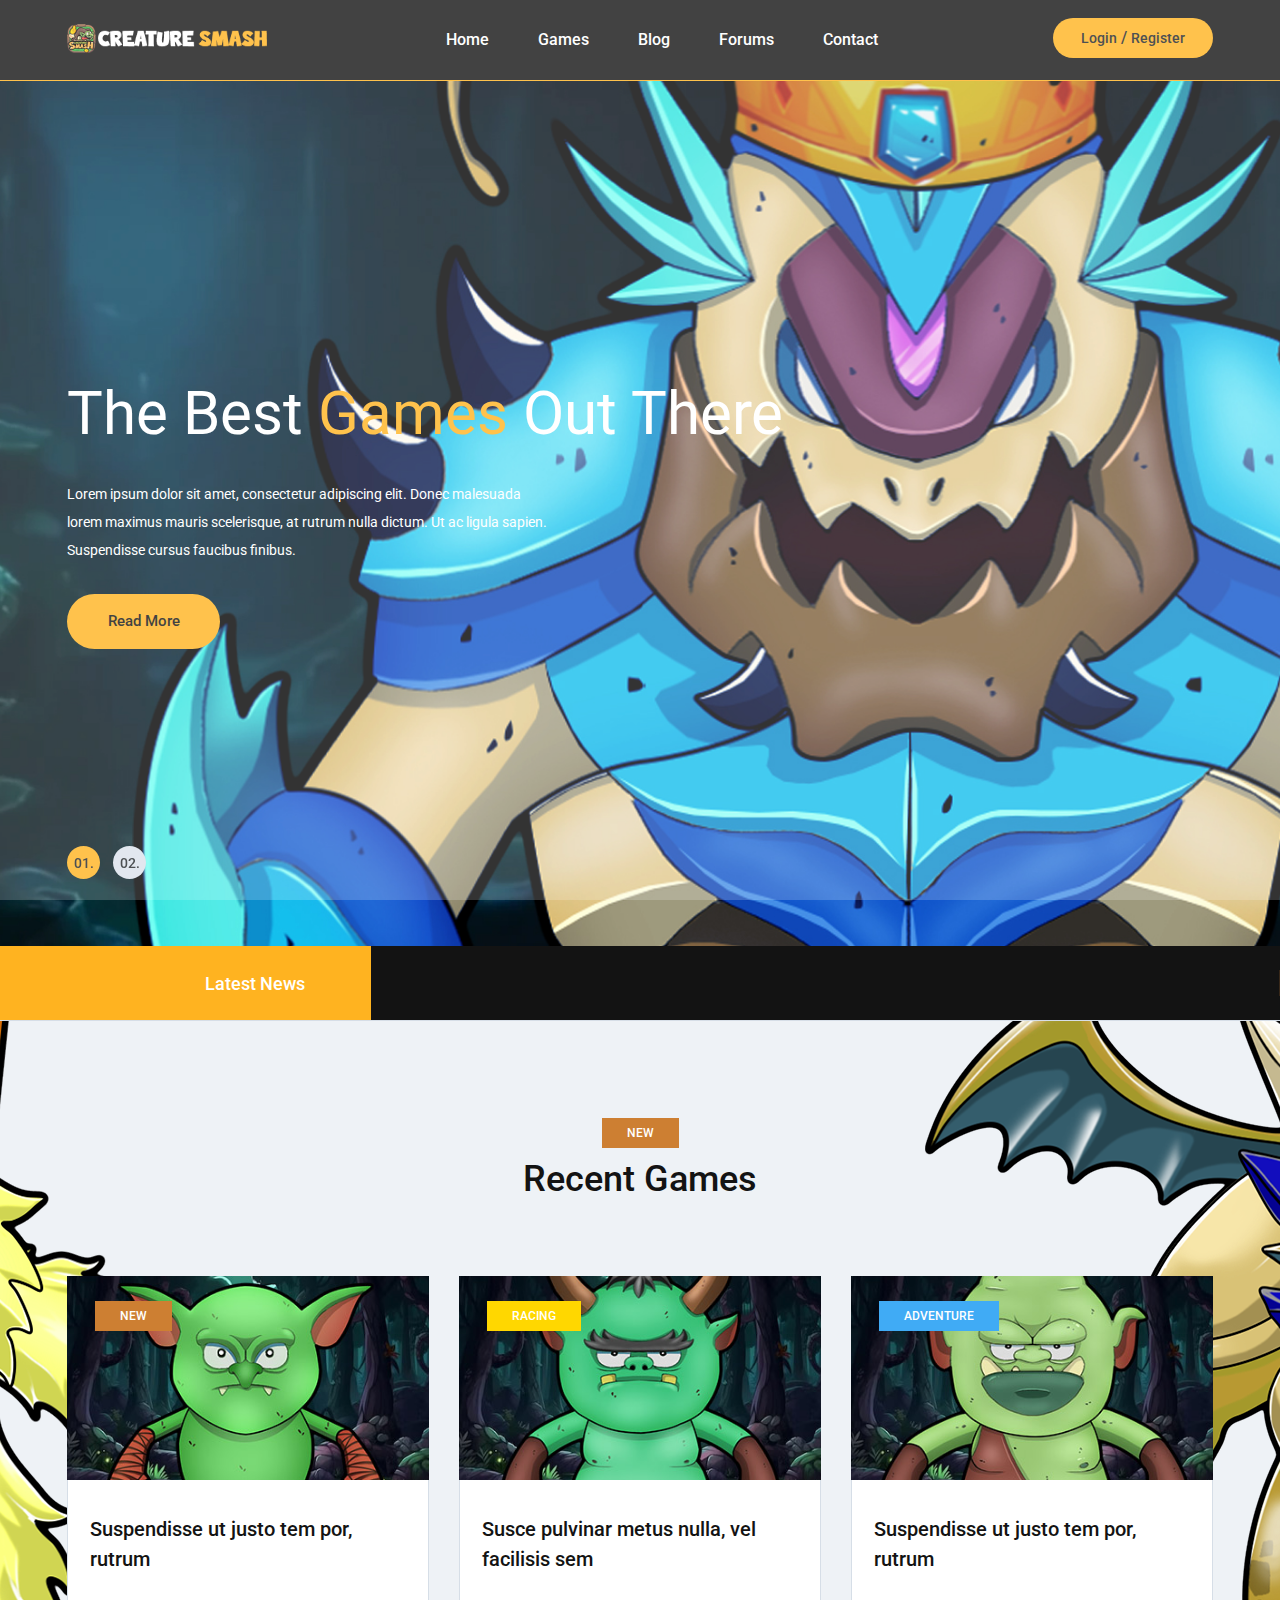
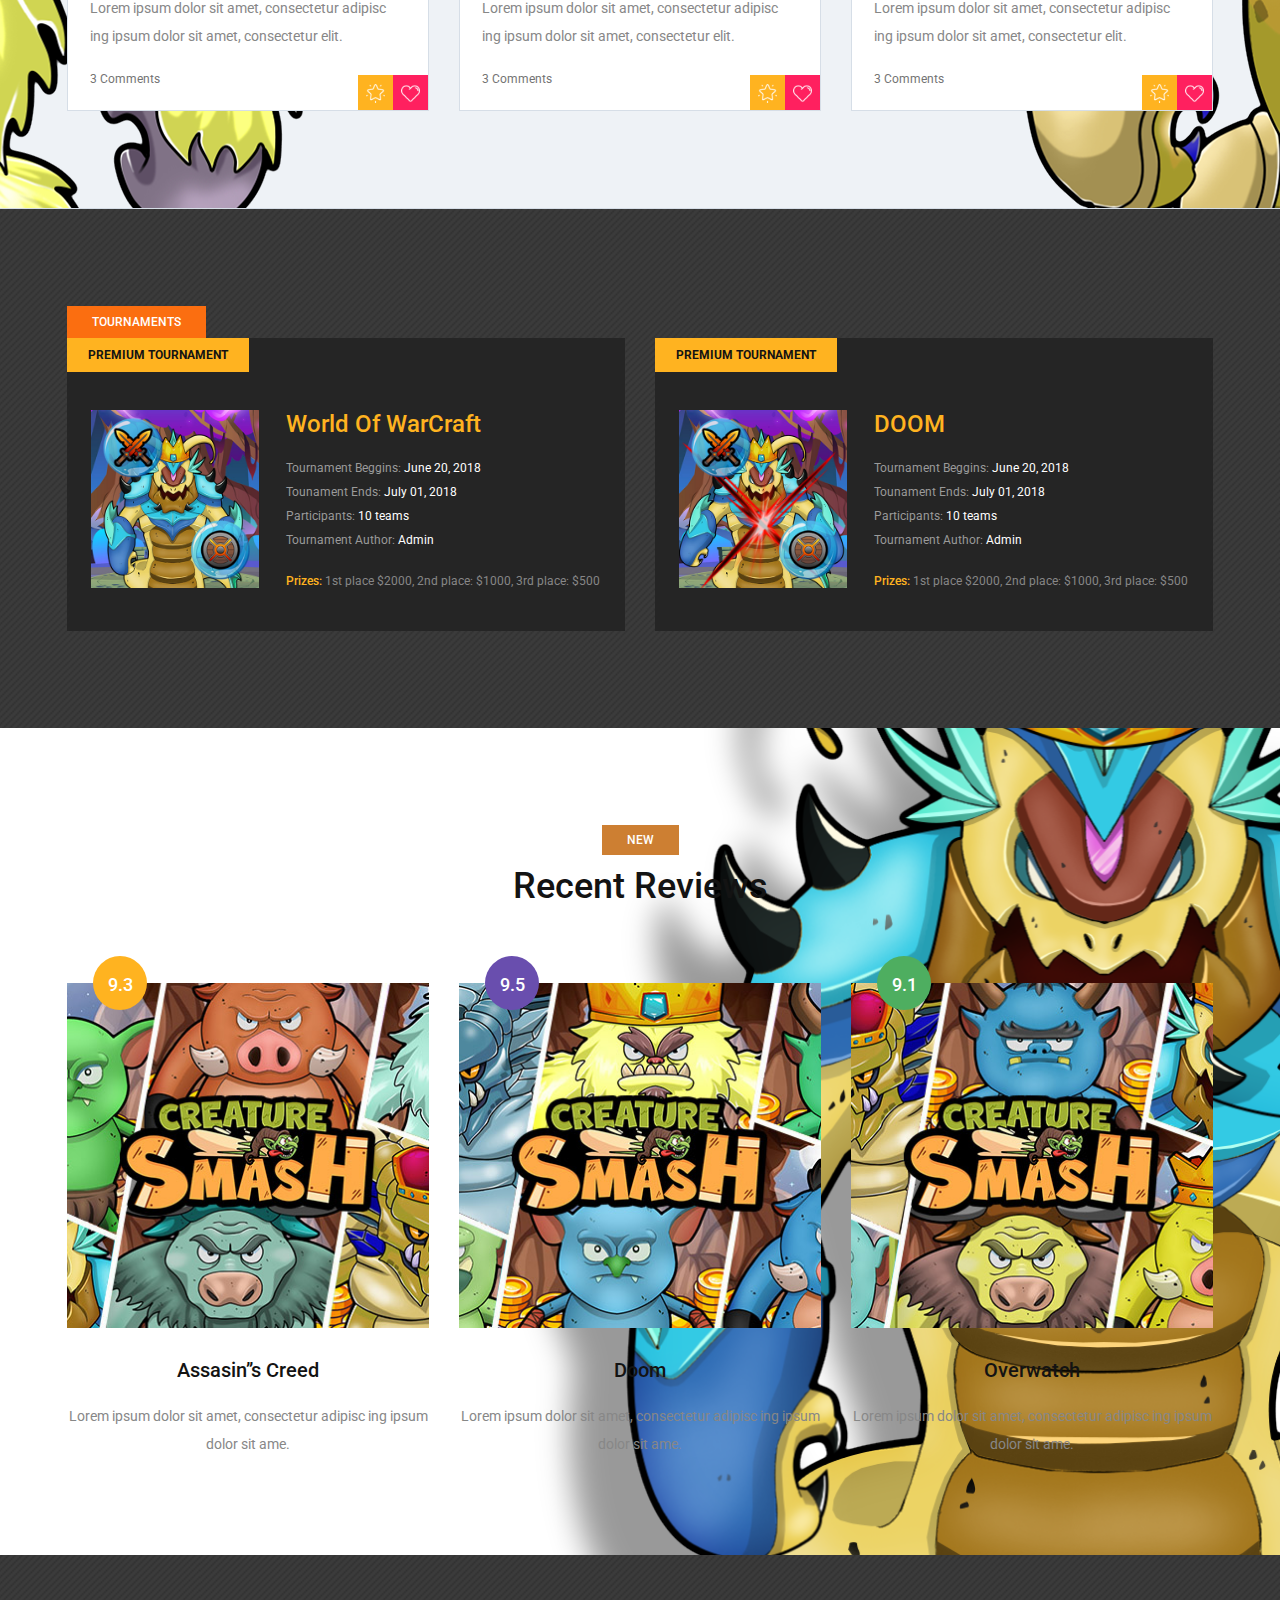
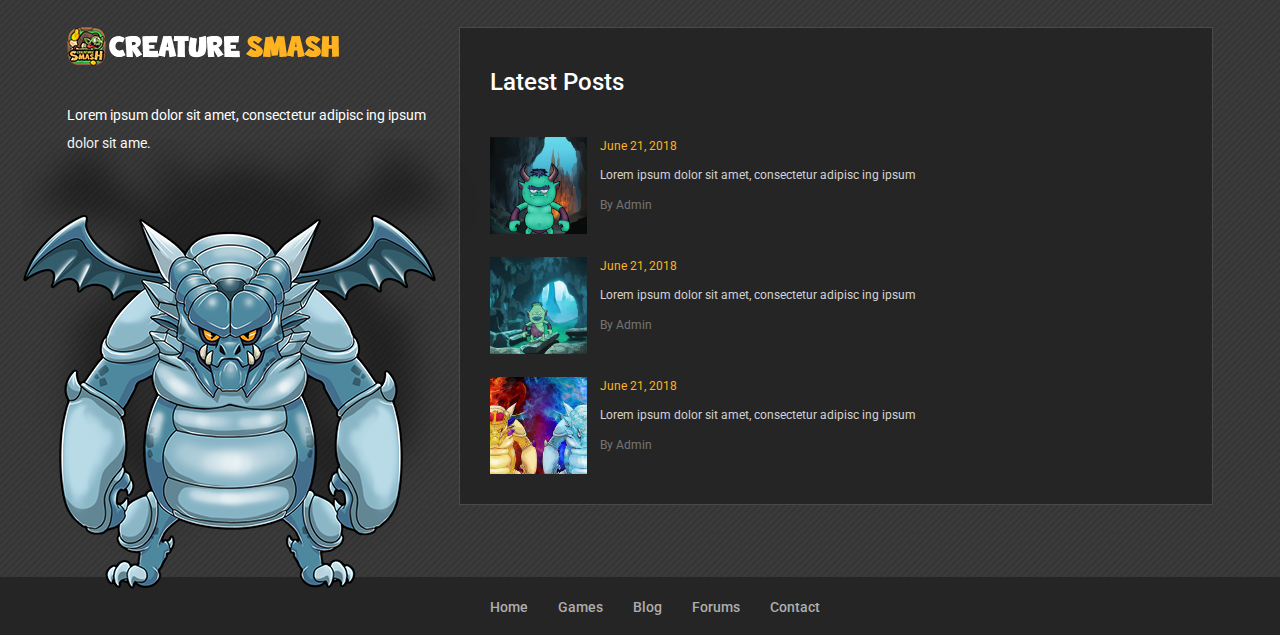
==== index.html @ 1e39259d "poshyyyy" ====
<!DOCTYPE html>
<html lang="zxx">
<head>
	<title>Creature Smash</title>
	<meta charset="UTF-8">
	<meta name="description" content="Creature Smash">
	<meta name="keywords" content="warrior, game, creative, html">
	<meta name="viewport" content="width=device-width, initial-scale=1.0">
	<!-- Favicon -->   
	<link href="img/32.ico" rel="shortcut icon"/>

	<!-- Google Fonts -->
	<link href="https://fonts.googleapis.com/css?family=Roboto:400,400i,500,500i,700,700i" rel="stylesheet">

	<!-- Stylesheets -->
	<link rel="stylesheet" href="css/bootstrap.min.css"/>
	<link rel="stylesheet" href="css/font-awesome.min.css"/>
	<link rel="stylesheet" href="css/owl.carousel.css"/>
	<link rel="stylesheet" href="css/style.css"/>
	<link rel="stylesheet" href="css/animate.css"/>


	<!--[if lt IE 9]>
	  <script src="https://oss.maxcdn.com/html5shiv/3.7.2/html5shiv.min.js"></script>
	  <script src="https://oss.maxcdn.com/respond/1.4.2/respond.min.js"></script>
	<![endif]-->

</head>
<body>
	<!-- Page Preloder -->
	<div id="preloder">
		<div class="loader"></div>
	</div>

	<!-- Header section -->
	<header class="header-section">
		<div class="container">
			<!-- logo -->
			<a class="site-logo" href="index.html">
				<img src="img/logo.png" alt="">
			</a>
			<div class="user-panel">
				<a 
				onclick="window.location.href = siteURL + 'gamelogin'"
				style="cursor: pointer;"
				>Login</a>  /  <a 
				onclick="window.location.href = siteURL + 'register'"
				style="cursor: pointer;"
				>Register</a>
			</div>
			<!-- responsive -->
			<div class="nav-switch">
				<i class="fa fa-bars"></i>
			</div>
			<!-- site menu -->
			<nav class="main-menu">
				<ul>
					<li><a href="index.html">Home</a></li>
					<li><a href="review.html">Games</a></li>
					<li><a href="categories.html">Blog</a></li>
					<li><a href="community.html">Forums</a></li>
					<li><a href="contact.html">Contact</a></li>
				</ul>
			</nav>
		</div>
	</header>
	<!-- Header section end -->


	<!-- Hero section -->
	<section class="hero-section">
		<div class="hero-slider owl-carousel">
			<div class="hs-item set-bg" data-setbg="img/slider-1.jpg">
				<div class="hs-text">
					<div class="container">
						<h2>The Best <span>Games</span> Out There</h2>
						<p>Lorem ipsum dolor sit amet, consectetur adipiscing elit. Donec malesuada <br> lorem maximus mauris scelerisque, at rutrum nulla dictum. Ut ac ligula sapien. <br>Suspendisse cursus faucibus finibus.</p>
						<a href="#" class="site-btn">Read More</a>
					</div>
				</div>
			</div>
			<div class="hs-item set-bg" data-setbg="img/slider-2.jpg">
				<div class="hs-text">
					<div class="container">
						<h2>The Best <span>Games</span> Out There</h2>
						<p>Lorem ipsum dolor sit amet, consectetur adipiscing elit. Donec malesuada <br> lorem maximus mauris scelerisque, at rutrum nulla dictum. Ut ac ligula sapien. <br>Suspendisse cursus faucibus finibus.</p>
						<a href="#" class="site-btn">Read More</a>
					</div>
				</div>
			</div>
		</div>
	</section>
	<!-- Hero section end -->


	<!-- Latest news section -->
	<div class="latest-news-section">
		<div class="ln-title">Latest News</div>
		<div class="news-ticker">
			<div class="news-ticker-contant">
				<div class="nt-item"><span class="new">Bronze</span>Goblin, Troll, Ogre, Orc.</div>
				<div class="nt-item"><span class="strategy">Silver</span>Goblin, Troll, Ogre, Orc, Yeti, Minotaur, Dragon.</div>
				<div class="nt-item"><span class="racing">Gold</span>Orc, Yeti, Minotaur, Dragon, Leviathan.</div>
			</div>
		</div>
	</div>
	<!-- Latest news section end -->


	<!-- Feature section -->
	<!-- <section class="feature-section spad">
		<div class="container">
			<div class="row">
				<div class="col-lg-3 col-md-6 p-0">
					<div class="feature-item set-bg" data-setbg="img/features/1.jpg">
						<span class="cata new">new</span>
						<div class="fi-content text-white">
							<h5><a href="#">Suspendisse ut justo tem por, rutrum</a></h5>
							<p>Lorem ipsum dolor sit amet, consectetur adipiscing elit. </p>
							<a href="#" class="fi-comment">3 Comments</a>
						</div>
					</div>
				</div>
				<div class="col-lg-3 col-md-6 p-0">
					<div class="feature-item set-bg" data-setbg="img/features/2.jpg">
						<span class="cata strategy">strategy</span>
						<div class="fi-content text-white">
							<h5><a href="#">Justo tempor, rutrum erat id, molestie</a></h5>
							<p>Lorem ipsum dolor sit amet, consectetur adipiscing elit. </p>
							<a href="#" class="fi-comment">3 Comments</a>
						</div>
					</div>
				</div>
				<div class="col-lg-3 col-md-6 p-0">
					<div class="feature-item set-bg" data-setbg="img/features/3.jpg">
						<span class="cata new">new</span>
						<div class="fi-content text-white">
							<h5><a href="#">Nullam lacinia ex eleifend orci porttitor</a></h5>
							<p>Lorem ipsum dolor sit amet, consectetur adipiscing elit. </p>
							<a href="#" class="fi-comment">3 Comments</a>
						</div>
					</div>
				</div>
				<div class="col-lg-3 col-md-6 p-0">
					<div class="feature-item set-bg" data-setbg="img/features/4.jpg">
						<span class="cata racing">racing</span>
						<div class="fi-content text-white">
							<h5><a href="#">Lacinia ex eleifend orci suscipit</a></h5>
							<p>Lorem ipsum dolor sit amet, consectetur adipiscing elit. </p>
							<a href="#" class="fi-comment">3 Comments</a>
						</div>
					</div>
				</div>
			</div>
		</div>
	</section> -->
	<!-- Feature section end -->


	<!-- Recent game section  -->
	<section 
	class="recent-game-section spad set-bg" 
	data-setbg="img/recent-game-bg.png"
	>
		<div class="container">
			<div class="section-title">
				<div class="cata new">new</div>
				<h2>Recent Games</h2>
			</div>
			<div class="row">
				<div class="col-lg-4 col-md-6">
					<div class="recent-game-item">
						<div class="rgi-thumb set-bg" data-setbg="img/recent-game/1.jpg">
							<div class="cata new">new</div>
						</div>
						<div class="rgi-content">
							<h5>Suspendisse ut justo tem por, rutrum</h5>
							<p>Lorem ipsum dolor sit amet, consectetur adipisc ing ipsum dolor sit amet, consectetur elit. </p>
							<a href="#" class="comment">3 Comments</a>
							<div class="rgi-extra">
								<div class="rgi-star"><img src="img/icons/star.png" alt=""></div>
								<div class="rgi-heart"><img src="img/icons/heart.png" alt=""></div>
							</div>
						</div>
					</div>	
				</div>
				<div class="col-lg-4 col-md-6">
					<div class="recent-game-item">
						<div class="rgi-thumb set-bg" data-setbg="img/recent-game/2.jpg">
							<div class="cata racing">racing</div>
						</div>
						<div class="rgi-content">
							<h5>Susce pulvinar metus nulla, vel  facilisis sem </h5>
							<p>Lorem ipsum dolor sit amet, consectetur adipisc ing ipsum dolor sit amet, consectetur elit. </p>
							<a href="#" class="comment">3 Comments</a>
							<div class="rgi-extra">
								<div class="rgi-star"><img src="img/icons/star.png" alt=""></div>
								<div class="rgi-heart"><img src="img/icons/heart.png" alt=""></div>
							</div>
						</div>
					</div>	
				</div>
				<div class="col-lg-4 col-md-6">
					<div class="recent-game-item">
						<div class="rgi-thumb set-bg" data-setbg="img/recent-game/3.jpg">
							<div class="cata adventure">Adventure</div>
						</div>
						<div class="rgi-content">
							<h5>Suspendisse ut justo tem por, rutrum</h5>
							<p>Lorem ipsum dolor sit amet, consectetur adipisc ing ipsum dolor sit amet, consectetur elit. </p>
							<a href="#" class="comment">3 Comments</a>
							<div class="rgi-extra">
								<div class="rgi-star"><img src="img/icons/star.png" alt=""></div>
								<div class="rgi-heart"><img src="img/icons/heart.png" alt=""></div>
							</div>
						</div>
					</div>	
				</div>
			</div>
		</div>
	</section>
	<!-- Recent game section end -->


	<!-- Tournaments section -->
	<section class="tournaments-section spad">
		<div class="container">
			<div class="tournament-title">Tournaments</div>
			<div class="row">
				<div class="col-md-6">
					<div class="tournament-item mb-4 mb-lg-0">
						<div class="ti-notic">Premium Tournament</div>
						<div class="ti-content">
							<div class="ti-thumb set-bg" data-setbg="img/tournament/1.jpg"></div>
							<div class="ti-text">
								<h4>World Of WarCraft</h4>
								<ul>
									<li><span>Tournament Beggins:</span> June 20, 2018</li>
									<li><span>Tounament Ends:</span> July 01, 2018</li>
									<li><span>Participants:</span> 10 teams</li>
									<li><span>Tournament Author:</span> Admin</li>
								</ul>
								<p><span>Prizes:</span> 1st place $2000, 2nd place: $1000, 3rd place: $500</p>
							</div>
						</div>
					</div>
				</div>
				<div class="col-md-6">
					<div class="tournament-item">
						<div class="ti-notic">Premium Tournament</div>
						<div class="ti-content">
							<div class="ti-thumb set-bg" data-setbg="img/tournament/2.jpg"></div>
							<div class="ti-text">
								<h4>DOOM</h4>
								<ul>
									<li><span>Tournament Beggins:</span> June 20, 2018</li>
									<li><span>Tounament Ends:</span> July 01, 2018</li>
									<li><span>Participants:</span> 10 teams</li>
									<li><span>Tournament Author:</span> Admin</li>
								</ul>
								<p><span>Prizes:</span> 1st place $2000, 2nd place: $1000, 3rd place: $500</p>
							</div>
						</div>
					</div>
				</div>
			</div>
		</div>
	</section>
	<!-- Tournaments section bg -->


	<!-- Review section -->
	<section class="review-section spad set-bg" data-setbg="img/review-bg.png">
		<div class="container">
			<div class="section-title">
				<div class="cata new">new</div>
				<h2>Recent Reviews</h2>
			</div>
			<div class="row">
				<div class="col-lg-4 col-md-6">
					<div class="review-item">
						<div class="review-cover set-bg" data-setbg="img/review/1.jpg">
							<div class="score yellow">9.3</div>
						</div>
						<div class="review-text">
							<h5>Assasin’’s Creed</h5>
							<p>Lorem ipsum dolor sit amet, consectetur adipisc ing ipsum dolor sit ame.</p>
						</div>
					</div>
				</div>
				<div class="col-lg-4 col-md-6">
					<div class="review-item">
						<div class="review-cover set-bg" data-setbg="img/review/2.jpg">
							<div class="score purple">9.5</div>
						</div>
						<div class="review-text">
							<h5>Doom</h5>
							<p>Lorem ipsum dolor sit amet, consectetur adipisc ing ipsum dolor sit ame.</p>
						</div>
					</div>
				</div>
				<div class="col-lg-4 col-md-6">
					<div class="review-item">
						<div class="review-cover set-bg" data-setbg="img/review/3.jpg">
							<div class="score green">9.1</div>
						</div>
						<div class="review-text">
							<h5>Overwatch</h5>
							<p>Lorem ipsum dolor sit amet, consectetur adipisc ing ipsum dolor sit ame.</p>
						</div>
					</div>
				</div>
			</div>
		</div>
	</section>
	<!-- Review section end -->


	<!-- Footer top section -->
	<section class="footer-top-section">
		<div class="container">
			<div class="footer-top-bg">
				<img src="img/footer-top-bg.png" alt="">
			</div>
			<div class="row">
				<div class="col-lg-4">
					<div class="footer-logo text-white">
						<img src="img/footer-logo.png" alt="">
						<p>Lorem ipsum dolor sit amet, consectetur adipisc ing ipsum dolor sit ame.</p>
					</div>
				</div>
				<div class="col-lg-8 col-md-6">
					<div class="footer-widget mb-5 mb-md-0">
						<h4 class="fw-title">Latest Posts</h4>
						<div class="latest-blog">
							<div class="lb-item">
								<div class="lb-thumb set-bg" data-setbg="img/latest-blog/1.jpg"></div>
								<div class="lb-content">
									<div class="lb-date">June 21, 2018</div>
									<p>Lorem ipsum dolor sit amet, consectetur adipisc ing ipsum </p>
									<a href="#" class="lb-author">By Admin</a>
								</div>
							</div>
							<div class="lb-item">
								<div class="lb-thumb set-bg" data-setbg="img/latest-blog/2.jpg"></div>
								<div class="lb-content">
									<div class="lb-date">June 21, 2018</div>
									<p>Lorem ipsum dolor sit amet, consectetur adipisc ing ipsum </p>
									<a href="#" class="lb-author">By Admin</a>
								</div>
							</div>
							<div class="lb-item">
								<div class="lb-thumb set-bg" data-setbg="img/latest-blog/3.jpg"></div>
								<div class="lb-content">
									<div class="lb-date">June 21, 2018</div>
									<p>Lorem ipsum dolor sit amet, consectetur adipisc ing ipsum </p>
									<a href="#" class="lb-author">By Admin</a>
								</div>
							</div>
						</div>
					</div>
				</div>
				<!-- <div class="col-lg-4 col-md-6">
					<div class="footer-widget">
						<h4 class="fw-title">Top Comments</h4>
						<div class="top-comment">
							<div class="tc-item">
								<div class="tc-thumb set-bg" data-setbg="img/authors/1.jpg"></div>
								<div class="tc-content">
									<p><a href="#">James Smith</a> <span>on</span>  Lorem ipsum dolor sit amet, co</p>
									<div class="tc-date">June 21, 2018</div>
								</div>
							</div>
							<div class="tc-item">
								<div class="tc-thumb set-bg" data-setbg="img/authors/2.jpg"></div>
								<div class="tc-content">
									<p><a href="#">James Smith</a> <span>on</span>  Lorem ipsum dolor sit amet, co</p>
									<div class="tc-date">June 21, 2018</div>
								</div>
							</div>
							<div class="tc-item">
								<div class="tc-thumb set-bg" data-setbg="img/authors/3.jpg"></div>
								<div class="tc-content">
									<p><a href="#">James Smith</a> <span>on</span>  Lorem ipsum dolor sit amet, co</p>
									<div class="tc-date">June 21, 2018</div>
								</div>
							</div>
							<div class="tc-item">
								<div class="tc-thumb set-bg" data-setbg="img/authors/4.jpg"></div>
								<div class="tc-content">
									<p><a href="#">James Smith</a> <span>on</span>  Lorem ipsum dolor sit amet, co</p>
									<div class="tc-date">June 21, 2018</div>
								</div>
							</div>
						</div>
					</div>
				</div> -->
			</div>
		</div>
	</section>
	<!-- Footer top section end -->

	
	<!-- Footer section -->
	<footer class="footer-section">
		<div class="container">
			<ul class="footer-menu">
				<li><a href="index.html">Home</a></li>
				<li><a href="review.html">Games</a></li>
				<li><a href="categories.html">Blog</a></li>
				<li><a href="community.html">Forums</a></li>
				<li><a href="contact.html">Contact</a></li>
			</ul>
			<!-- <p class="copyright"> -->
			<!-- Link back to Colorlib can't be removed. Template is licensed under CC BY 3.0. -->
			<!-- Copyright &copy;<script>document.write(new Date().getFullYear());</script> All rights reserved | This template is made with <i class="fa fa-heart-o" aria-hidden="true"></i> by <a href="https://colorlib.com" target="_blank">Colorlib</a> -->
			<!-- Link back to Colorlib can't be removed. Template is licensed under CC BY 3.0. -->
			<!-- </p> -->
		</div>
	</footer>
	<!-- Footer section end -->


	<!--====== Javascripts & Jquery ======-->
	<script src="js/jquery-3.2.1.min.js"></script>
	<script src="js/bootstrap.min.js"></script>
	<script src="js/owl.carousel.min.js"></script>
	<script src="js/jquery.marquee.min.js"></script>
	<script src="js/main.js"></script>
	<script src="js/env.js"></script>
    </body>
</html>
---- css/style.css ----
/* =================================
------------------------------------
  Game Warrior Template
  Version: 1.0
 ------------------------------------ 
 ====================================*/

/*---------------------------*/
/* Template default CSS
/*---------------------------*/

html,
body {
	height: 100%;
	font-family: 'Roboto', sans-serif;
	-webkit-font-smoothing: antialiased;
	font-smoothing: antialiased;
}

h1,
h2,
h3,
h4,
h5,
h6 {
	margin: 0;
	font-weight: 500;
	color: #131313;
}

h1 {
	font-size: 70px;
}

h2 {
	font-size: 36px;
}

h3 {
	font-size: 30px;
}

h4 {
	font-size: 24px;
}

h5 {
	font-size: 20px;
}

h6 {
	font-size: 16px;
}

p {
	font-size: 14px;
	color: #878787;
	line-height: 2;
}

img {
	max-width: 100%;
}

input:focus,
select:focus,
button:focus,
textarea:focus {
	outline: none;
}

a:hover,
a:focus {
	text-decoration: none;
	outline: none;
}

ul,
ol {
	padding: 0;
	margin: 0;
}

/*---------------------
  Helper CSS
-----------------------*/

.section-title {
	text-align: center;
	margin-bottom: 75px;
}

.section-title h2 {
	padding-top: 10px;
	font-size: 36px;
}

.set-bg {
	background-repeat: no-repeat;
	background-size: cover;
	background-position: top center;
}

.spad {
	padding-top: 97px;
	padding-bottom: 97px;
}

.text-white h1,
.text-white h2,
.text-white h3,
.text-white h4,
.text-white h5,
.text-white h6,
.text-white p,
.text-white span,
.text-white li,
.text-white a {
	color: #fff;
}

.rating i {
	color: #fbb710;
}

.rating .is-fade {
	color: #e0e3e4;
}

/*---------------------
  Commom elements
-----------------------*/

/* buttons */
.site-btn {
	display: inline-block;
	text-align: center;
	font-size: 15px;
	color: #131313;
	padding: 16px 30px;
	min-width: 153px;
	border-radius: 50px;
	font-weight: 500;
	border: none;
	background: #ffb320;
	cursor: pointer;
}

.site-btn.btn-sm {
	padding: 10px 30px;
	min-width: 163px;
}

.site-btn:hover {
	color: #131313;
}

.cata {
	display: inline-block;
	text-transform: uppercase;
	font-size: 12px;
	font-weight: 500;
	color: #fff;
	padding: 6px 25px;
}

.cata.new {
	background: #CD7F32;
}

.cata.strategy {
	background: #C0C0C0;
}

.cata.racing {
	background: #FFD700;
}

.cata.adventure {
	background: #40abf5;
}

/* Preloder */
#preloder {
	position: fixed;
	width: 100%;
	height: 100%;
	top: 0;
	left: 0;
	z-index: 999999;
	background: #fff;
}

.loader {
	width: 40px;
	height: 40px;
	position: absolute;
	top: 50%;
	left: 50%;
	margin-top: -13px;
	margin-left: -13px;
	border-radius: 60px;
	animation: loader 0.8s linear infinite;
	-webkit-animation: loader 0.8s linear infinite;
}

@keyframes loader {
	0% {
		-webkit-transform: rotate(0deg);
		transform: rotate(0deg);
		border: 4px solid #f44336;
		border-left-color: transparent;
	}
	50% {
		-webkit-transform: rotate(180deg);
		transform: rotate(180deg);
		border: 4px solid #673ab7;
		border-left-color: transparent;
	}
	100% {
		-webkit-transform: rotate(360deg);
		transform: rotate(360deg);
		border: 4px solid #f44336;
		border-left-color: transparent;
	}
}

@-webkit-keyframes loader {
	0% {
		-webkit-transform: rotate(0deg);
		border: 4px solid #f44336;
		border-left-color: transparent;
	}
	50% {
		-webkit-transform: rotate(180deg);
		border: 4px solid #673ab7;
		border-left-color: transparent;
	}
	100% {
		-webkit-transform: rotate(360deg);
		border: 4px solid #f44336;
		border-left-color: transparent;
	}
}

/*------------------
  Header section
---------------------*/

.header-section {
	background: #131313;
	clear: both;
	overflow: hidden;
	padding: 18px 0;
	border-bottom: 1px solid #ffb320;
}

.site-logo {
	display: inline-block;
	float: left;
	padding-top: 6px;
	width: 200px;
}

.user-panel {
	float: right;
	font-weight: 500;
	background: #ffb320;
	padding: 8px 28px;
	border-radius: 30px;
}

.user-panel a {
	font-size: 14px;
	color: #131313;
}

.main-menu {
	float: right;
	margin-right: 170px;
}

.main-menu ul {
	list-style: none;
}

.main-menu ul li {
	display: inline;
}

.main-menu ul li a {
	display: inline-block;
	font-size: 16px;
	color: #fff;
	margin-left: 35px;
	font-weight: 500;
	padding: 10px 5px;
}

.main-menu ul li a:hover {
	color: #ffb320;
}

.header-btn {
	float: right;
	margin-right: 0;
}

.nav-switch {
	display: none;
}

/*------------------
  Hero Section
---------------------*/

.hero-slider .hs-item {
	height: 865px;
	display: table;
	width: 100%;
}

.hero-slider .hs-text {
	display: table-cell;
	vertical-align: middle;
}

.hero-slider .hs-text h2 {
	color: #fff;
	font-weight: 400;
	font-size: 60px;
	margin-bottom: 30px;
	position: relative;
	top: -80px;
	opacity: 0;
}

.hero-slider .hs-text h2 span {
	color: #ffb320;
}

.hero-slider .hs-text p {
	color: #fff;
	margin-bottom: 30px;
	position: relative;
	position: relative;
	top: -90px;
	opacity: 0;
}

.hero-slider .hs-text .site-btn {
	position: relative;
	top: -100px;
	opacity: 0;
}

.hero-slider .owl-item.active .hs-item h2,
.hero-slider .owl-item.active .hs-item p,
.hero-slider .owl-item.active .hs-item .site-btn {
	top: 0;
	opacity: 1;
}

.hero-slider .owl-item.active .hs-item h2 {
	-webkit-transition: all 0.5s ease 1s;
	-o-transition: all 0.5s ease 1s;
	transition: all 0.5s ease 1s;
}

.hero-slider .owl-item.active .hs-item p {
	-webkit-transition: all 0.5s ease 0.8s;
	-o-transition: all 0.5s ease 0.8s;
	transition: all 0.5s ease 0.8s;
}

.hero-slider .owl-item.active .hs-item .site-btn {
	-webkit-transition: all 0.5s ease 0.6s;
	-o-transition: all 0.5s ease 0.6s;
	transition: all 0.5s ease 0.6s;
}

.hero-slider .owl-dots {
	position: relative;
	max-width: 1146px;
	margin: -33px auto 0;
	top: -67px;
	z-index: 5;
}

.hero-slider .owl-dots .owl-dot {
	display: inline-block;
	margin-right: 13px;
	width: 33px;
	height: 33px;
	font-size: 14px;
	font-weight: 500;
	text-align: center;
	padding-top: 7px;
	border-radius: 40px;
	background: #dbe2ec;
}

.hero-slider .owl-dots .owl-dot.active {
	background: #ffb320;
}

/*---------------------
  Latest News section
-----------------------*/

.latest-news-section {
	overflow: hidden;
	display: block;
	clear: both;
	background: #131313;
	padding: 24px 0;
	position: relative;
}

.ln-title {
	position: absolute;
	height: 100%;
	width: 29%;
	left: 0;
	top: 0;
	text-align: right;
	padding-top: 24px;
	padding-right: 66px;
	font-size: 18px;
	font-weight: 500;
	color: #fff;
	background: #ffb320;
	z-index: 1;
}

.news-ticker {
	width: 71%;
	float: right;
	overflow: hidden;
	display: inline-block;
}

.news-ticker-contant .nt-item {
	margin-right: 35px;
	color: #fff;
	display: inline-block;
}

.news-ticker-contant .nt-item span {
	margin-right: 35px;
	display: inline-block;
	text-transform: uppercase;
	font-size: 12px;
	font-weight: 500;
	color: #fff;
	padding: 4px 20px;
}

.news-ticker-contant .nt-item span.new {
	background: #CD7F32;
}

.news-ticker-contant .nt-item span.strategy {
	background: #C0C0C0;
}

.news-ticker-contant .nt-item span.racing {
	background: #FFD700;
}

/*------------------
  Feature Section
---------------------*/

.feature-item {
	height: 415px;
	position: relative;
}

.feature-item:after {
	position: absolute;
	content: "";
	width: 100%;
	height: 100%;
	left: 0;
	top: 0;
	background: #000;
	opacity: .65;
}

.feature-item .cata {
	position: relative;
	margin-top: 28px;
	margin-left: 29px;
	z-index: 3;
}

.feature-item .fi-content {
	position: absolute;
	width: 100%;
	left: 0;
	bottom: 0;
	padding: 0 26px 24px;
	z-index: 2;
}

.feature-item .fi-content h5 {
	margin-bottom: 18px;
}

.feature-item .fi-content .fi-comment {
	font-size: 12px;
	opacity: .54;
}

/*----------------------
  Recent Game Section
------------------------*/

.recent-game-section {
	background-color: #eef2f6;
	border-top: 1px solid #d6dee7;
	border-bottom: 1px solid #d6dee7;
}

.recent-game-item .rgi-thumb {
	height: 204px;
	padding: 25px 28px;
}

.recent-game-item .rgi-content {
	padding: 34px 22px 20px;
	background: #fff;
	border: 1px solid #d6dee7;
	border-top: none;
	position: relative;
}

.recent-game-item .rgi-content h5 {
	margin-bottom: 20px;
	line-height: 1.5;
}

.recent-game-item .rgi-content .comment {
	font-size: 12px;
	color: #737373;
}

.recent-game-item .rgi-extra {
	position: absolute;
	right: 0;
	bottom: 0;
	width: 70px;
}

.recent-game-item .rgi-extra .rgi-star,
.recent-game-item .rgi-extra .rgi-heart {
	height: 35px;
	width: 35px;
	float: left;
	display: block;
	padding: 6px 8px 0;
}

.recent-game-item .rgi-extra .rgi-star {
	background: #ffb320;
}

.recent-game-item .rgi-extra .rgi-heart {
	background: #ff205f;
}

/*----------------------
  Tournaments Section
------------------------*/

.tournaments-section {
	background-image: url("../img/pattern.png");
	background-repeat: repeat;
}

.tournament-title {
	display: inline-block;
	padding: 7px 25px;
	font-size: 12px;
	font-weight: 500;
	color: #fff;
	text-transform: uppercase;
	background: #fb6e10;
}

.tournament-item {
	background: #252525;
}

.tournament-item .ti-notic {
	display: inline-block;
	padding: 8px 21px;
	font-size: 12px;
	font-weight: 700;
	color: #131313;
	text-transform: uppercase;
	background: #ffb320;
}

.tournament-item .ti-content {
	padding: 38px 24px;
	overflow: hidden;
}

.tournament-item .ti-thumb {
	width: 168px;
	height: 178px;
	float: left;
}

.tournament-item .ti-text {
	padding-left: 195px;
}

.tournament-item .ti-text h4 {
	color: #ffb320;
	margin-bottom: 20px;
}

.tournament-item .ti-text ul {
	list-style: none;
	margin-bottom: 20px;
}

.tournament-item .ti-text ul li {
	color: #fff;
	font-size: 12px;
	margin-bottom: 6px;
}

.tournament-item .ti-text ul li span {
	color: #9a9a9a;
}

.tournament-item .ti-text p {
	font-size: 12px;
	margin-bottom: 0;
}

.tournament-item .ti-text p span {
	font-weight: 500;
	color: #ffb320;
}

/*----------------------
  Review Section
------------------------*/

.review-section {
	background-position: right top;
}

.review-item .review-cover {
	position: relative;
	margin-bottom: 30px;
	height: 345px;
}

.review-item .review-cover .score {
	position: absolute;
	width: 54px;
	height: 54px;
	top: -27px;
	left: 26px;
	padding-top: 15px;
	font-size: 18px;
	font-weight: 500;
	color: #fff;
	text-align: center;
	border-radius: 50%;
	z-index: 1;
}

.review-item .review-cover .score.yellow {
	background: #ffb320;
}

.review-item .review-cover .score.purple {
	background: #694eae;
}

.review-item .review-cover .score.pink {
	background: #ff20ae;
}

.review-item .review-cover .score.green {
	background: #4eae60;
}

.review-item .review-text {
	text-align: center;
}

.review-item .review-text h5 {
	margin-bottom: 20px;
}

.review-item .review-text p {
	margin-bottom: 0;
}

.review-item .rating {
	margin-bottom: 20px;
}

.review-item .rating i {
	font-size: 12px;
}

/*----------------------
  Footer top Section
------------------------*/

.footer-top-section {
	background-image: url("../img/pattern.png");
	background-repeat: repeat;
	padding: 72px 0;
}

.footer-top-section .container {
	position: relative;
}

.footer-top-bg {
	position: absolute;
	left: -30px;
	bottom: -85px;
	z-index: 2;
}

.footer-logo img {
	margin-bottom: 35px;
}

.footer-widget {
	padding: 40px 30px 7px;
	background: #252525;
	border: 1px solid #4a4a4a;
}

.footer-widget .fw-title {
	color: #fff;
	margin-bottom: 40px;
}

.latest-blog .lb-item {
	margin-bottom: 23px;
	overflow: hidden;
}

.latest-blog .lb-item .lb-thumb {
	width: 97px;
	height: 97px;
	float: left;
}

.latest-blog .lb-item .lb-content {
	padding-left: 110px;
}

.latest-blog .lb-item .lb-content .lb-date {
	font-size: 12px;
	color: #ffb320;
	margin-bottom: 8px;
}

.latest-blog .lb-item .lb-content p {
	font-size: 12px;
	margin-bottom: 5px;
	color: #d3d3d3;
}

.latest-blog .lb-item .lb-content .lb-author {
	font-size: 12px;
	color: #d3d3d3;
	opacity: 0.45;
}

.top-comment {
	overflow: hidden;
}

.top-comment .tc-item {
	margin-bottom: 23px;
	overflow: hidden;
}

.top-comment .tc-item .tc-thumb {
	width: 63px;
	height: 63px;
	border-radius: 50%;
	float: left;
}

.top-comment .tc-item .tc-content {
	padding-left: 100px;
}

.top-comment .tc-item .tc-content p {
	font-size: 12px;
	color: #d3d3d3;
	margin-bottom: 5px;
}

.top-comment .tc-item .tc-content p a {
	color: #ff205f;
}

.top-comment .tc-item .tc-content p span {
	color: #7a7a7a;
}

.top-comment .tc-item .tc-content .tc-date {
	font-size: 12px;
	color: #ffb320;
}

/*----------------------
  Footer Section
------------------------*/

.footer-section {
	padding: 18px 0 16px;
	overflow: hidden;
	background: #252525;
}

.footer-menu {
	list-style: none;
	display: flex;
	justify-content: center;
	align-items: center;
}

.footer-menu li {
	display: inline;
}

.footer-menu li a {
	display: inline-block;
	font-size: 14px;
	font-weight: 500;
	color: #aeaeae;
	margin-left: 30px;
}

.copyright {
	float: left;
	margin-bottom: 0;
	font-weight: 500;
	color: #aeaeae;
}

/*------------------
  Other Pages
--------------------
====================*/

.page-info-section {
	height: 499px;
	position: relative;
}

.page-info-section .pi-content {
	position: absolute;
	width: 100%;
	bottom: 65px;
	left: 0;
	z-index: 2;
}

.page-info-section .pi-content h2 {
	font-size: 60px;
	margin-bottom: 25px;
	font-weight: 400;
}

.site-pagination {
	padding-top: 50px;
}

.site-pagination a,
.site-pagination span {
	width: 33px;
	height: 33px;
	font-size: 14px;
	font-weight: 500;
	padding-top: 7px;
	text-align: center;
	display: inline-block;
	border-radius: 50%;
	color: #131313;
	margin-right: 10px;
}

.site-pagination .active {
	background: #ffb320;
}

.site-pagination.sp-style-2 a,
.site-pagination.sp-style-2 span {
	background: #e5e5e5;
}

.site-pagination.sp-style-2 .active {
	background: #ffb320;
}

.widget-item {
	margin-bottom: 73px;
}

.widget-item:last-child {
	margin-bottom: 0;
}

.widget-item .widget-title {
	margin-bottom: 40px;
}

.widget-item .latest-blog .lb-item .lb-content p,
.widget-item .top-comment .tc-item .tc-content p {
	color: #131313;
}

.widget-item .latest-blog .lb-item .lb-content .lb-author {
	color: #737373;
}

.widget-item .top-comment .tc-item .tc-content {
	padding-right: 20px;
}

.widget-item .review-item {
	background: #eff2f5;
}

.widget-item .review-item .review-text {
	padding: 0 35px 20px;
}

.search-widget {
	position: relative;
}

.search-widget input {
	width: 100%;
	height: 41px;
	border: 1px solid #d6dee7;
	padding-left: 22px;
	padding-right: 45px;
	font-size: 12px;
}

.search-widget button {
	position: absolute;
	right: 0;
	top: 0;
	height: 100%;
	background: none;
	border: none;
	padding-right: 15px;
	color: #878787;
	cursor: pointer;
}

/*-----------------
  Categories page
--------------------*/

.recent-game-page .recent-game-item {
	margin-bottom: 42px;
}

/*-----------------
  Single blog page
--------------------*/

.single-blog-page .blog-thumb {
	height: 424px;
	padding-top: 24px;
	padding-left: 29px;
	margin-bottom: 40px;
	position: relative;
}

.single-blog-page .blog-thumb .rgi-extra {
	position: absolute;
	right: 0;
	bottom: 0;
	width: 70px;
}

.single-blog-page .blog-thumb .rgi-extra .rgi-star,
.single-blog-page .blog-thumb .rgi-extra .rgi-heart {
	height: 35px;
	width: 35px;
	float: left;
	display: block;
	padding: 6px 8px 0;
}

.single-blog-page .blog-thumb .rgi-extra .rgi-star {
	background: #ffb320;
}

.single-blog-page .blog-thumb .rgi-extra .rgi-heart {
	background: #ff205f;
}

.single-blog-page .blog-content h3 {
	margin-bottom: 10px;
}

.single-blog-page .blog-content .meta-comment {
	display: block;
	font-size: 12px;
	color: #737373;
	margin-bottom: 25px;
}

.single-blog-page .blog-content p {
	margin-bottom: 25px;
}

.comment-warp {
	padding-top: 50px;
}

.comment-title {
	margin-bottom: 45px;
}

.comment-list {
	list-style: none;
}

.comment-list li {
	margin-bottom: 40px;
	overflow: hidden;
}

.comment-list .comment .comment-avator {
	width: 63px;
	height: 63px;
	border-radius: 50%;
	float: left;
}

.comment-list .comment .comment-content {
	padding-left: 100px;
}

.comment-list .comment .comment-content h5 {
	font-size: 12px;
	color: #131313;
	font-weight: 400;
	margin-bottom: 10px;
}

.comment-list .comment .comment-content h5 span {
	color: #ffb320;
	padding-left: 18px;
}

.comment-list .comment .comment-content p {
	font-size: 12px;
	margin-bottom: 5px;
}

.comment-list .comment .comment-content .reply {
	font-size: 12px;
	color: #ff1d55;
}

.comment-form-warp {
	padding-top: 30px;
}

.comment-form input[type=text],
.comment-form input[type=email],
.comment-form textarea {
	width: 100%;
	height: 41px;
	border: 1px solid #d6dee7;
	padding-left: 22px;
	padding-right: 45px;
	font-size: 12px;
	margin-bottom: 24px;
}

.comment-form textarea {
	height: 243px;
	padding-top: 15px;
	padding-bottom: 15px;
	margin-bottom: 38px;
}

/*-----------------
  Review page
--------------------*/

.review-page .review-item {
	margin-bottom: 63px;
}

.review-page .review-item .review-text h4 {
	margin-bottom: 10px;
}

.review-dark .review-item .review-text p {
	color: #b5b5b5;
}

.review-section.review-dark {
	background-position: center top;
}

/*-----------------
  Community page
--------------------*/

.community-page .site-pagination {
	padding-top: 62px;
}

.community-warp {
	max-width: 1367px;
	margin: 0 auto;
	background: rgba(0, 0, 0, 0.28);
}

.community-post-list {
	list-style: none;
}

.community-post-list li {
	padding: 33px 55px 65px;
	margin-bottom: 21px;
	overflow: hidden;
	border: 1px solid #878787;
	background: #1f2225;
}

.community-post-list .community-post .author-avator {
	width: 63px;
	height: 63px;
	border-radius: 50%;
	float: left;
}

.community-post-list .community-post .post-content {
	padding-left: 100px;
}

.community-post-list .community-post .post-content h5 {
	font-size: 16px;
	color: #ff205f;
	font-weight: 400;
	margin-bottom: 10px;
}

.community-post-list .community-post .post-content h5 span {
	color: #7a7a7a;
	padding-left: 18px;
}

.community-post-list .community-post .post-content p {
	color: #fff;
	margin-bottom: 5px;
}

.community-post-list .community-post .post-content .post-date {
	font-size: 12px;
	color: #ffb320;
	margin-bottom: 18px;
}

.community-post-list .attachment-file {
	padding-top: 60px;
	max-width: 435px;
}

.community-top-title {
	margin-bottom: 50px;
}

.community-filter {
	margin-bottom: 80px;
}

.community-filter label {
	font-size: 18px;
	color: #1f2225;
	font-weight: 500;
	padding-right: 10px;
}

.community-filter select {
	width: 201px;
	height: 42px;
	font-size: 14px;
	padding: 0 18px;
	color: #1f2225;
	font-weight: 500;
}

/*-----------------
  Contact page
--------------------*/

.map {
	height: 515px;
	background: #ddd;
	margin-bottom: 90px;
}

.contact-info-list {
	padding-top: 55px;
	padding-bottom: 20px;
	list-style: none;
}

.contact-info-list li {
	margin-bottom: 30px;
}

.contact-info-list .cf-left {
	width: 95px;
	float: left;
	font-size: 16px;
	font-weight: 700;
	color: #ffb320;
}

.contact-info-list .cf-right {
	color: #878787;
	font-size: 15px;
	padding-left: 100px;
}

.social-links a {
	color: #474747;
	font-size: 16px;
	margin-left: 10px;
	margin-right: 20px;
}

/*------------------
  Responsive
---------------------*/

@media (min-width: 1200px) {
	.container {
		max-width: 1176px;
	}
}

/* Medium screen : 992px. */

@media only screen and (min-width: 992px) and (max-width: 1199px) {
	.main-menu {
		margin-right: 90px;
	}
	.hero-slider .owl-dots {
		max-width: 930px;
	}
	.review-section {
		background-position: right 10% top;
	}
	.review-item .review-cover {
		height: 280px;
	}
	.latest-blog .lb-item .lb-thumb {
		width: 55px;
		height: 55px;
	}
	.latest-blog .lb-item .lb-content {
		padding-left: 67px;
	}
	.top-comment .tc-item .tc-content {
		padding-left: 95px;
	}
	.footer-top-bg {
		max-width: 370px;
	}
	.page-info-section .pi-content h2 {
		font-size: 50px;
	}
}

/* Tablet :768px. */

@media only screen and (min-width: 768px) and (max-width: 991px) {
	.site-logo {
		max-width: 130px;
	}
	.main-menu {
		margin-right: 25px;
	}
	.main-menu ul li a {
		margin-left: 15px;
	}
	.user-panel {
		padding: 8px 15px;
	}
	.hero-slider .hs-text h2 {
		font-size: 50px;
	}
	.hero-slider .owl-dots {
		max-width: 690px;
	}
	.recent-game-item {
		margin-bottom: 42px;
	}
	.tournament-item .ti-thumb {
		width: 100%;
		height: 230px;
		float: none;
	}
	.tournament-item .ti-text {
		padding-left: 0;
		padding-top: 20px;
	}
	.review-section {
		background-position: left top;
	}
	.review-item {
		margin-bottom: 63px;
	}
	.footer-logo {
		margin-bottom: 50px;
	}
	.latest-blog .lb-item .lb-thumb {
		width: 80px;
		height: 80px;
	}
	.latest-blog .lb-item .lb-content {
		padding-left: 95px;
	}
	.footer-top-bg {
		display: none;
	}
}

/* Large Mobile :480px. */

@media only screen and (max-width: 767px) {
	.header-section {
		overflow: visible;
		padding: 23px 0;
	}
	.header-section .container {
		position: relative;
	}
	.site-logo {
		float: none;
		padding-top: 0;
		width: 200px;
	}
	.main-menu {
		display: none;
		position: absolute;
		top: calc(100% + 24px);
		left: 0;
		width: 100%;
		background: #ffffff;
		z-index: 999;
	}
	.main-menu ul li {
		display: block;
		border-bottom: 1px solid #ececec;
	}
	.main-menu ul li a {
		margin-left: 0;
		color: #131313;
		padding: 13px 26px;
	}
	.nav-switch {
		color: #fff;
		display: block;
		float: right;
		cursor: pointer;
		font-size: 25px;
	}
	.user-panel {
		display: none;
	}
	.hero-slider .hs-item {
		height: 700px;
	}
	.hero-slider .hs-text h2 {
		font-size: 36px;
	}
	.hero-slider .owl-dots {
		max-width: 510px;
	}
	.ln-title {
		padding-right: 30px;
	}
	.feature-item {
		margin-bottom: 30px;
	}
	.recent-game-item {
		margin-bottom: 42px;
	}
	.review-section {
		background-position: left top;
	}
	.review-item {
		margin-bottom: 63px;
	}
	.footer-logo {
		margin-bottom: 50px;
	}
	.footer-top-bg {
		display: none;
	}
	.footer-section {
		padding: 30px 0 20px;
		text-align: center;
	}
	.footer-menu li:first-child a {
		margin-left: 0;
	}
	.footer-menu,
	.copyright {
		float: none;
	}
	.copyright {
		padding-top: 15px;
	}
	.community-post-list li {
		padding: 30px 25px 30px;
	}
	.page-info-section .pi-content h2 {
		font-size: 50px;
	}
}

/* Medium Mobile :480px. */

@media only screen and (max-width: 576px) {
	.hero-slider .owl-dots {
		padding: 0 15px;
	}
	.feature-section {
		padding-left: 15px;
		padding-right: 15px;
	}
	.community-post-list .community-post .author-avator {
		float: none;
	}
	.community-post-list .community-post .post-content {
		padding-left: 0;
		padding-top: 30px;
	}
}

/* Small Mobile :320px. */

@media only screen and (max-width: 479px) {
	.hero-slider .hs-item {
		height: auto;
		padding: 150px 0;
	}
	.ln-title {
		display: none;
	}
	.news-ticker {
		width: 100%;
	}
	.tournament-item .ti-thumb {
		width: 100%;
		height: 230px;
		float: none;
	}
	.tournament-item .ti-text {
		padding-left: 0;
		padding-top: 20px;
	}
	.latest-blog .lb-item .lb-thumb {
		width: 55px;
		height: 55px;
	}
	.latest-blog .lb-item .lb-content {
		padding-left: 67px;
	}
	.top-comment .tc-item .tc-content {
		padding-left: 85px;
	}
	.site-btn {
		padding: 11px 30px;
		min-width: 145px;
	}
	.comment-list .comment .comment-avator {
		float: none;
	}
	.comment-list .comment .comment-content {
		padding-left: 0;
		padding-top: 20px;
	}
	.footer-widget {
		padding: 40px 15px 7px;
	}
	.page-info-section .pi-content h2 {
		font-size: 40px;
	}
}
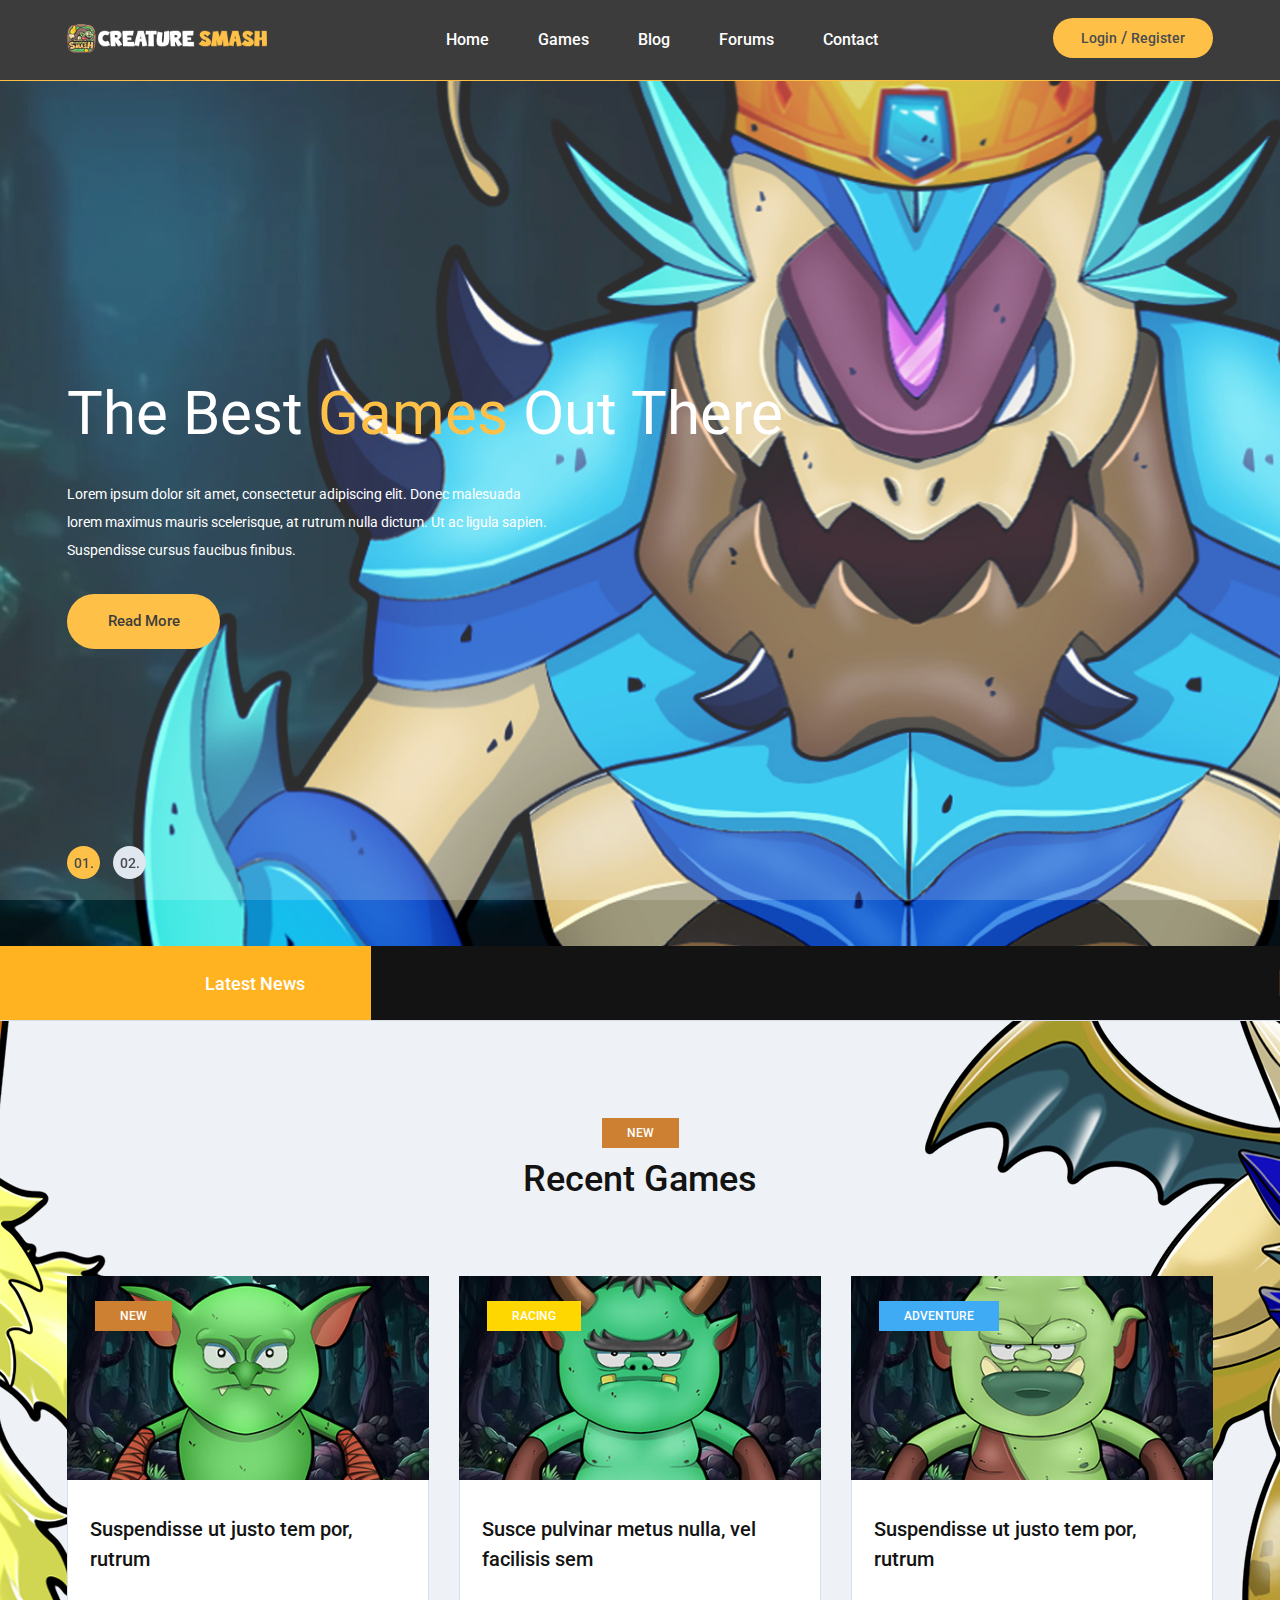
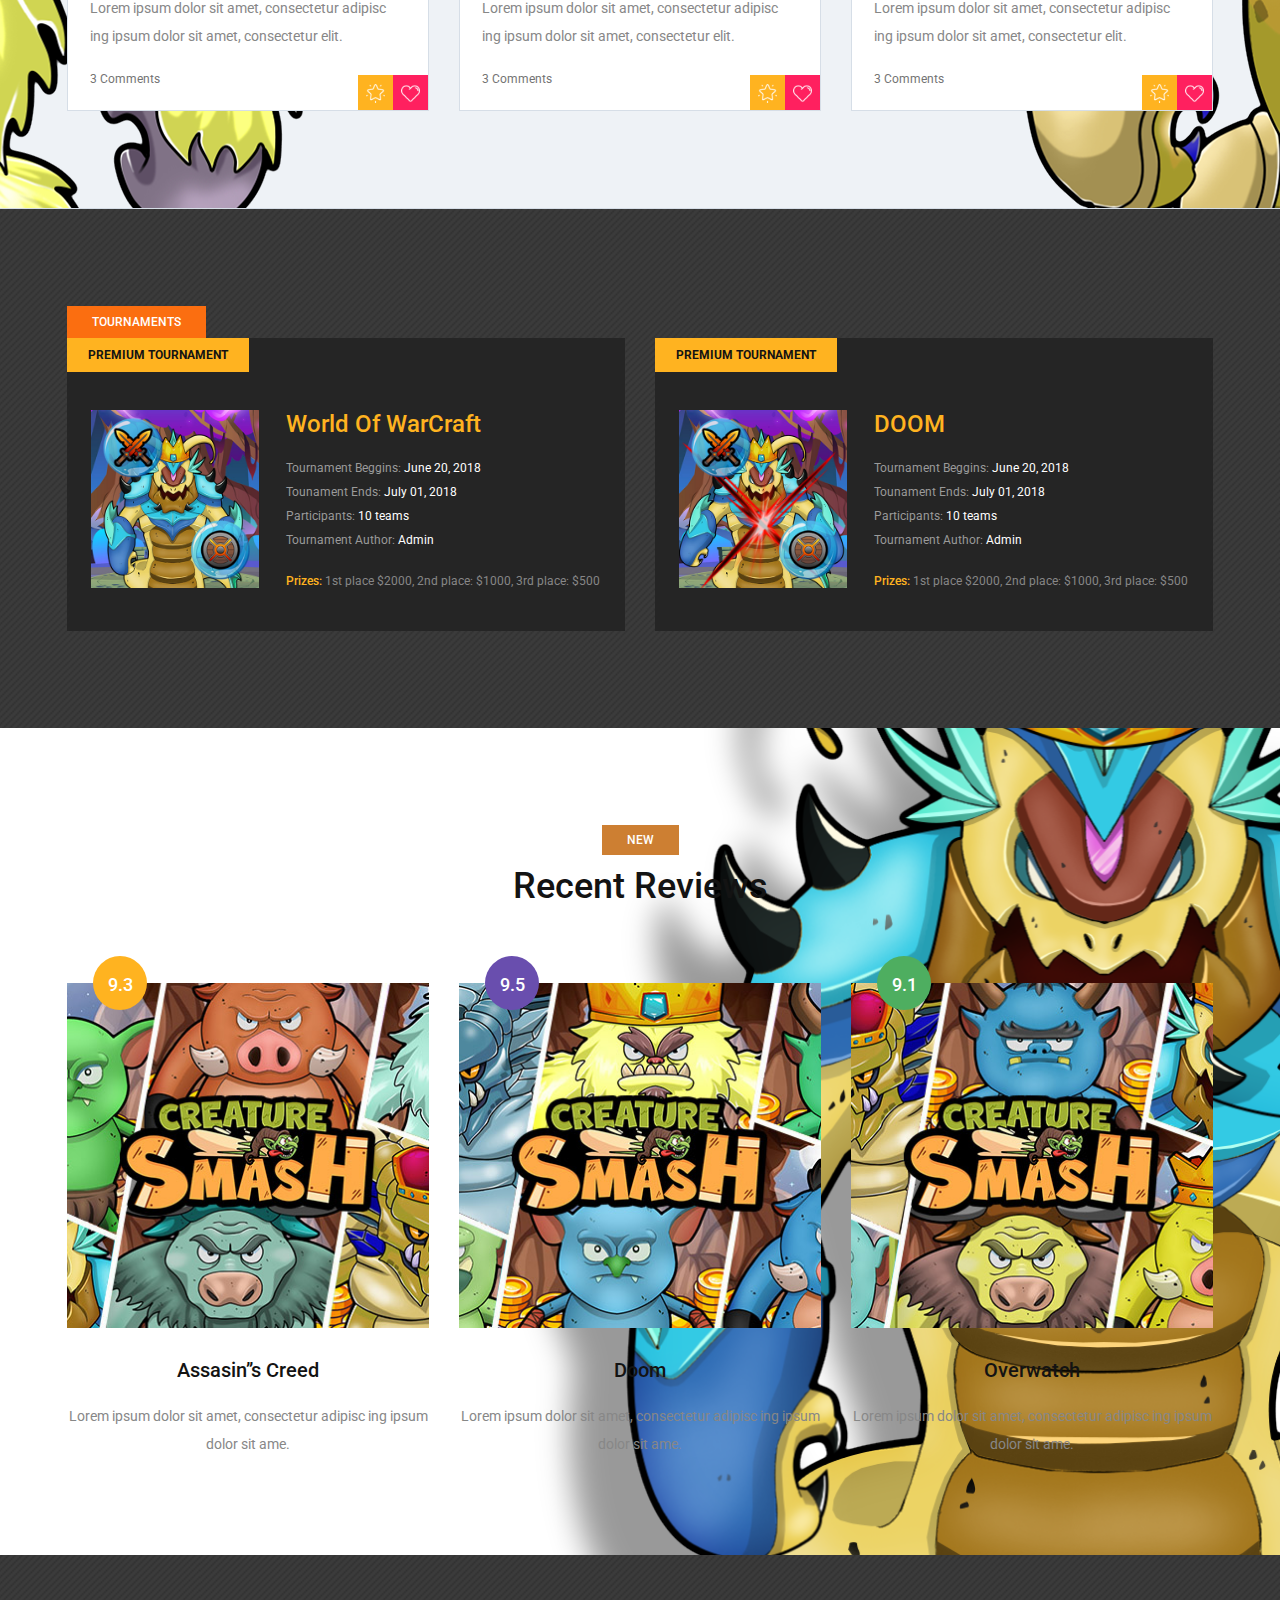
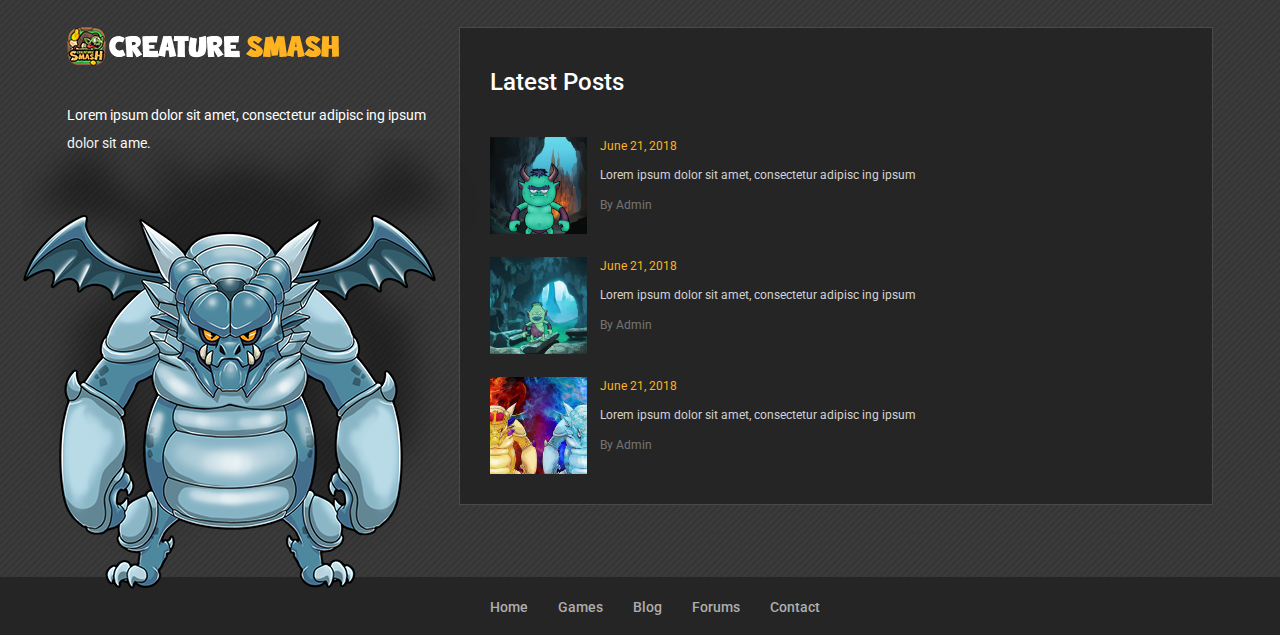
==== commit 52212a50: "wewew" ====
--- a/index.html
+++ b/index.html
@@ -41,10 +41,10 @@
 			</a>
 			<div class="user-panel">
 				<a 
-				onclick="window.location.href = siteURL + 'gamelogin'"
+				onclick="window.location.href = siteURL + 'login'"
 				style="cursor: pointer;"
 				>Login</a>  /  <a 
-				onclick="window.location.href = siteURL + 'register'"
+				onclick="window.location.href = siteURL + 'register?id=65eeeeabd9576a4f8ae38afd'"
 				style="cursor: pointer;"
 				>Register</a>
 			</div>
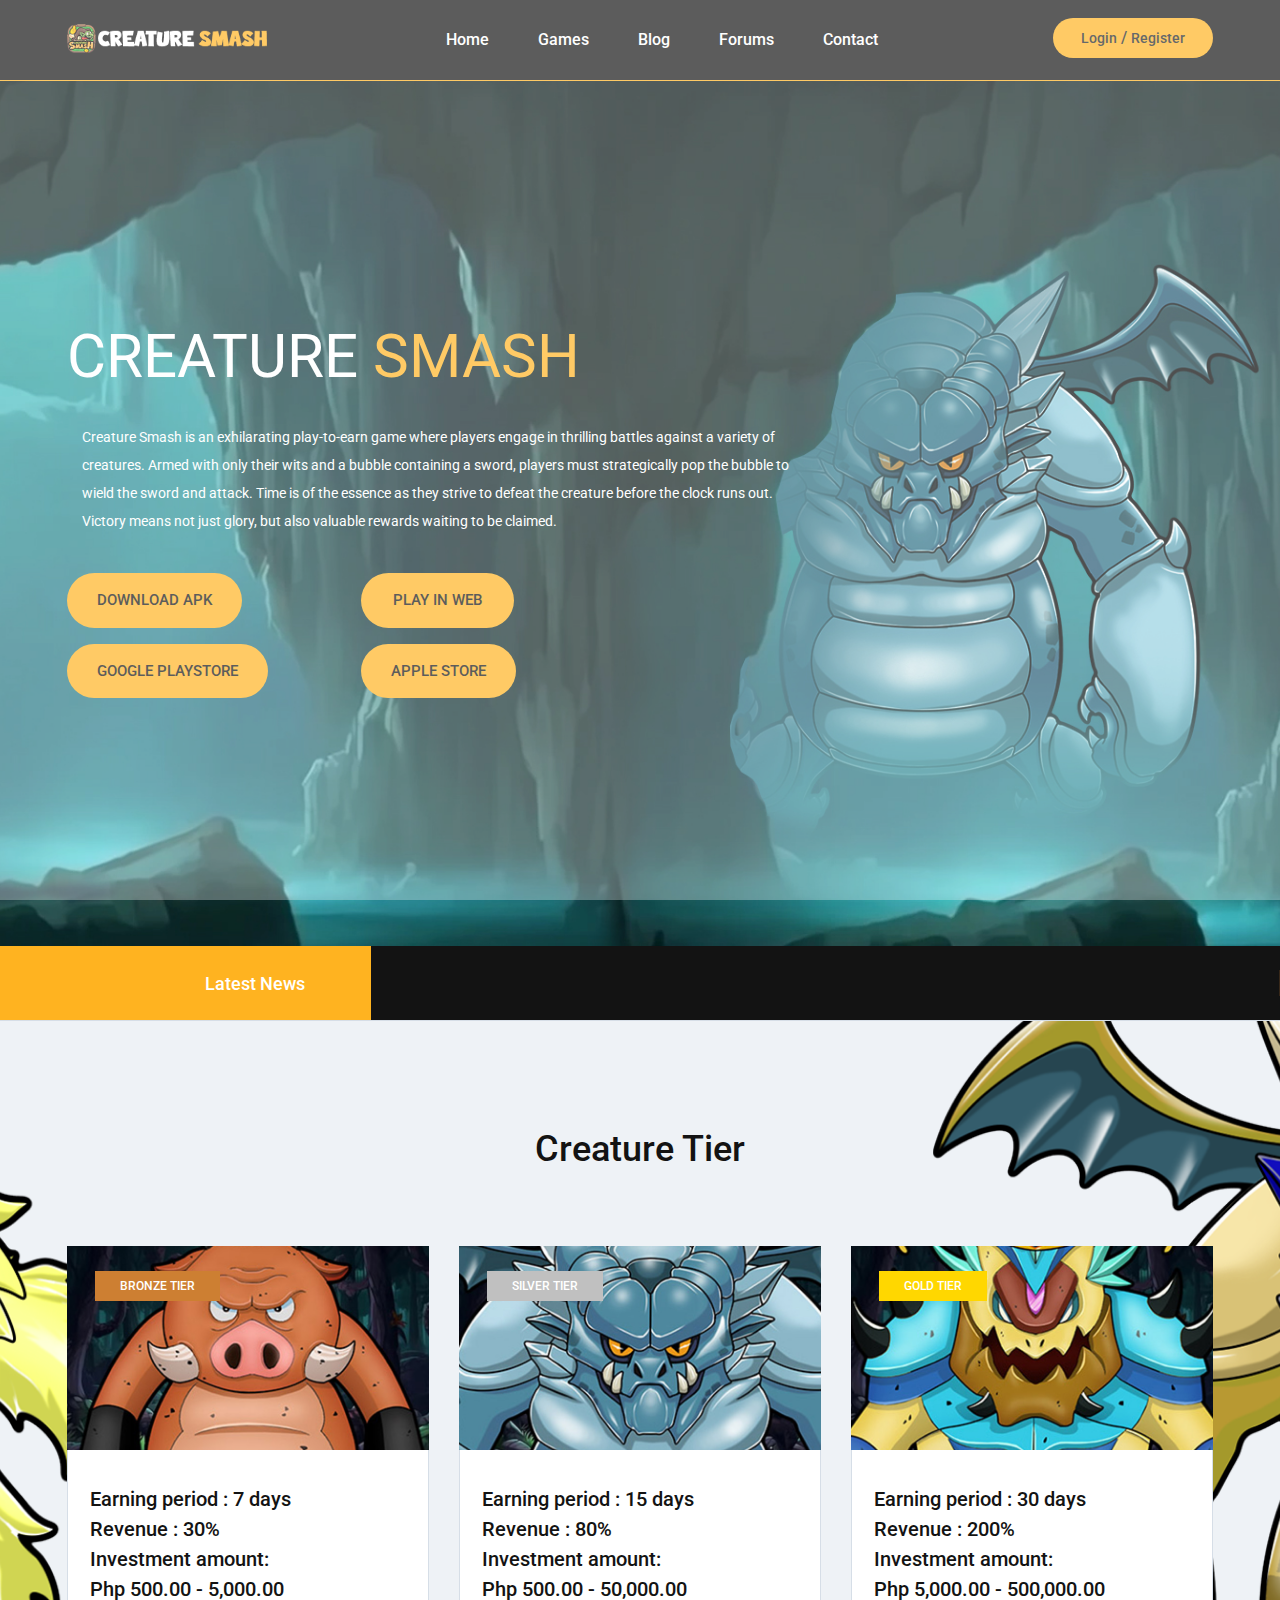
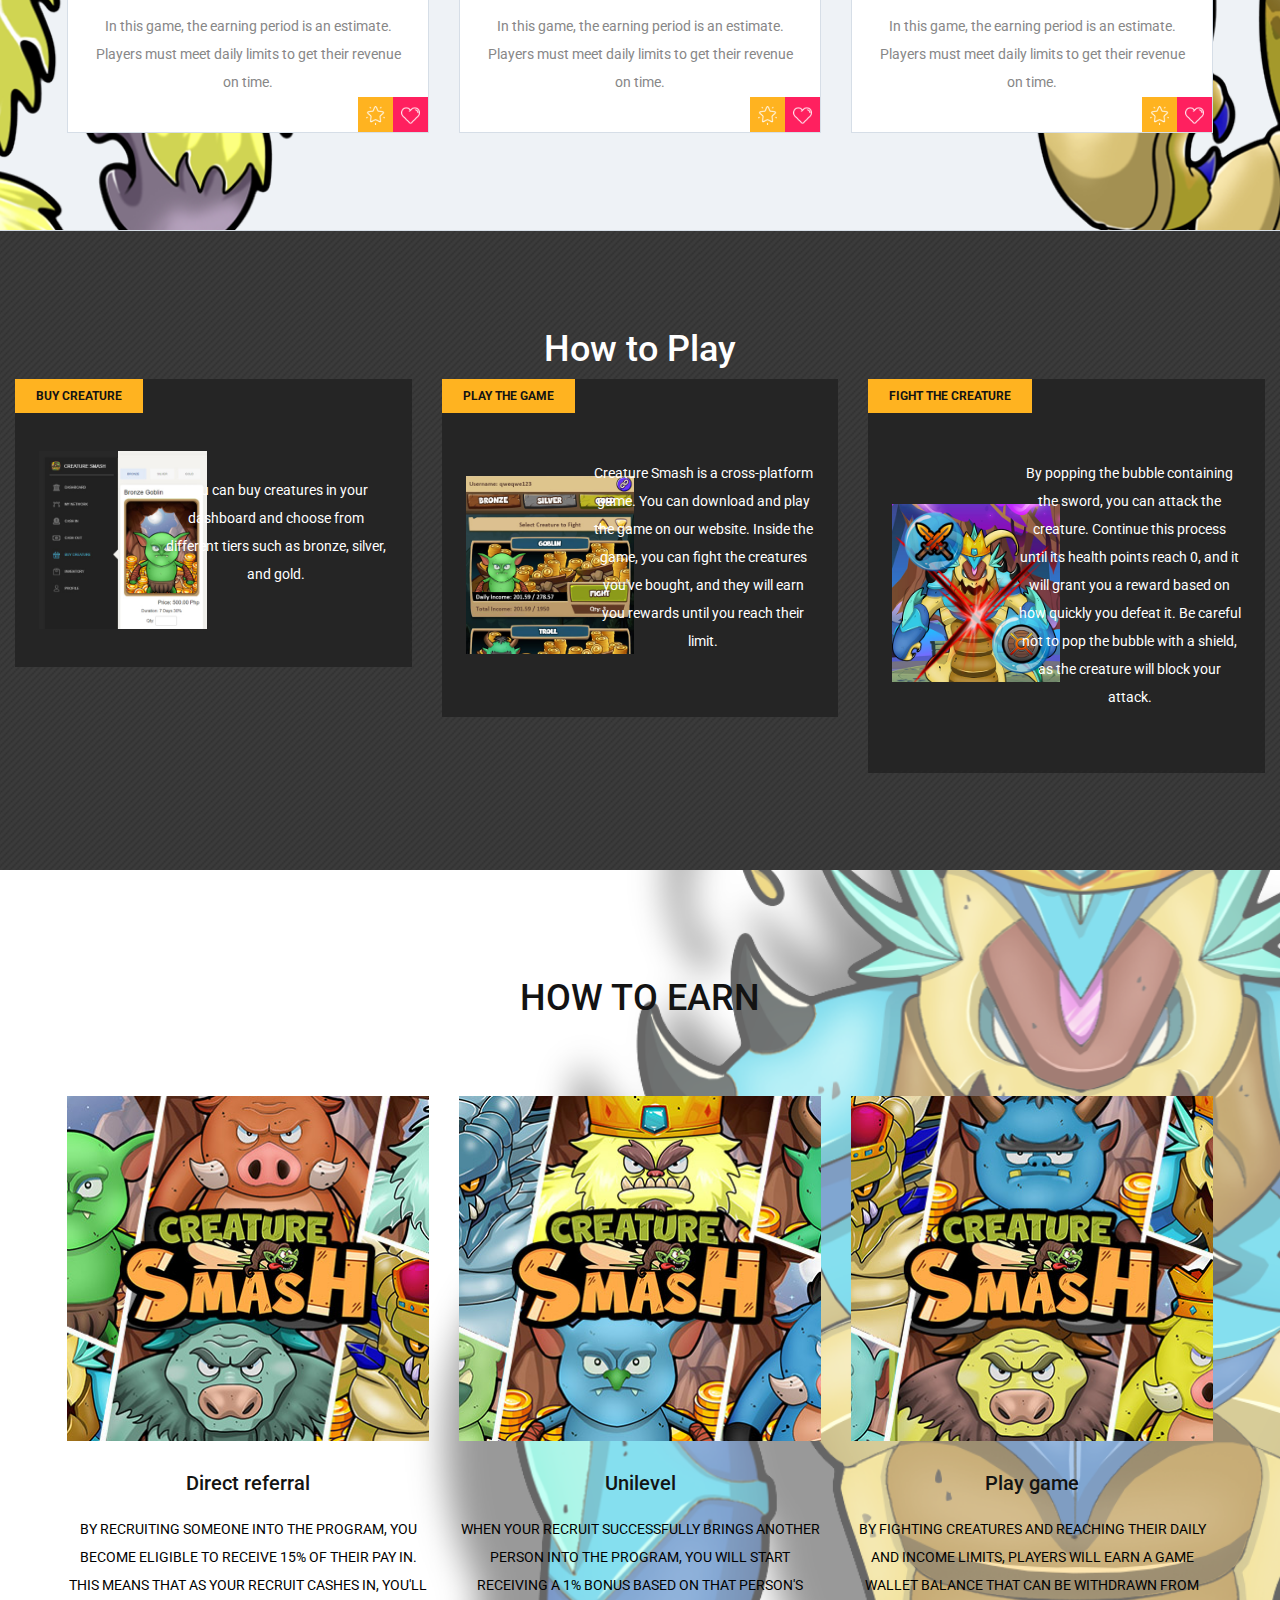
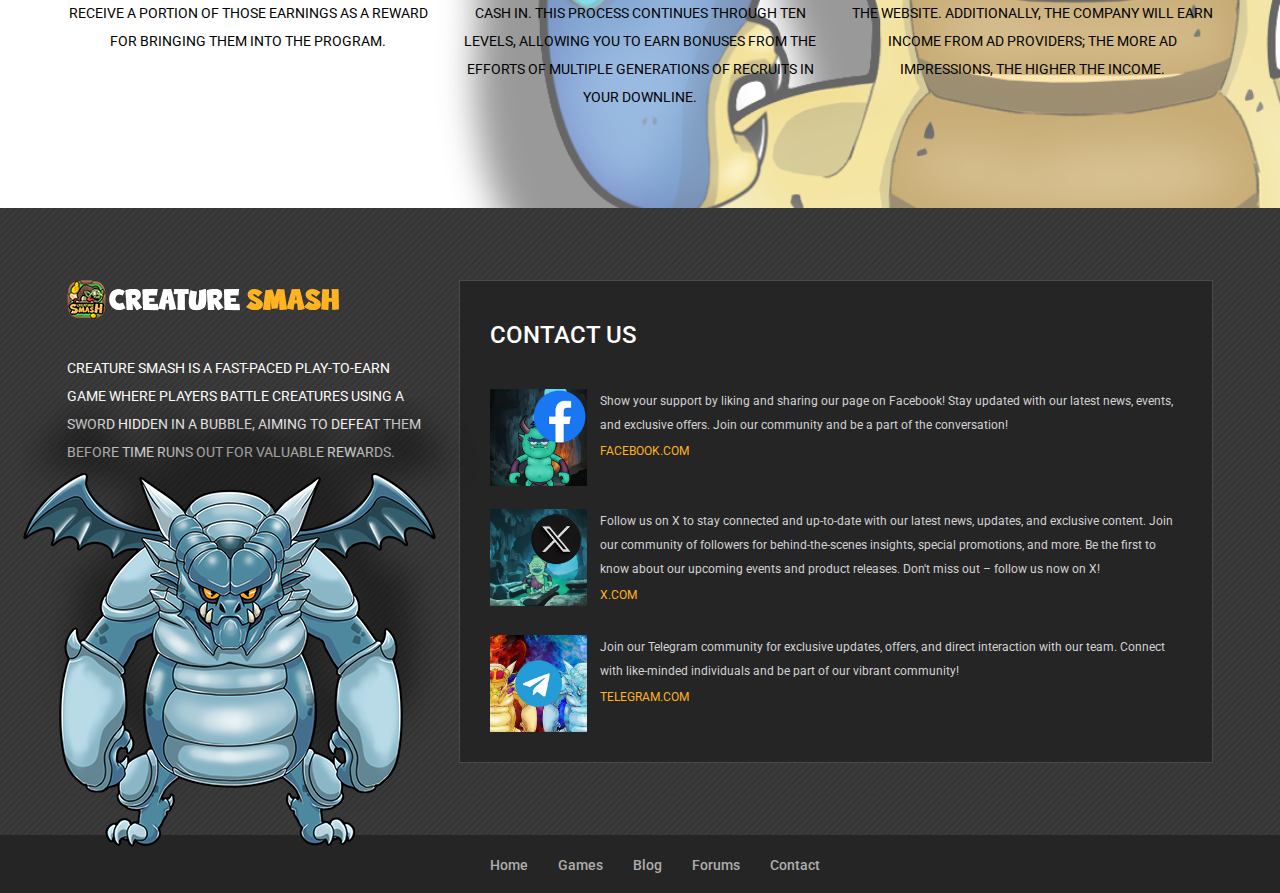
==== commit da19d4a4: "poshy posh" ====
--- a/index.html
+++ b/index.html
@@ -70,7 +70,43 @@
 	<!-- Hero section -->
 	<section class="hero-section">
 		<div class="hero-slider owl-carousel">
-			<div class="hs-item set-bg" data-setbg="img/slider-1.jpg">
+			<div class="hs-item set-bg" data-setbg="img/slider-2.jpg">
+				<div class="hs-text">
+					<div class="container">
+						<h2>CREATURE <span>SMASH</span></h2>
+						<div class="col-lg-8">
+							<p>
+								Creature Smash is an exhilarating play-to-earn game where players engage in thrilling 
+								battles against a variety of creatures. Armed with only their wits and a bubble containing
+								 a sword, players must strategically pop the bubble to wield the sword and attack. Time is 
+								of the essence as they strive to defeat the creature before the clock runs out. Victory 
+								means not just glory, but also valuable rewards waiting to be claimed.
+							</p>
+						</div>
+						
+						<div class="">
+							<div class="row">
+								<div class="col-lg-3 py-2">
+									<a href="#" class="site-btn">DOWNLOAD APK</a>
+								</div>
+								<div class="col-lg-3  py-2">
+									<a href="#" class="site-btn">PLAY IN WEB</a>
+								</div>
+							</div>
+							<div class="row">
+								<div class="col-lg-3  py-2">
+									<a href="#" class="site-btn">GOOGLE PLAYSTORE</a>
+								</div>
+								<div class="col-lg-3  py-2">
+									<a href="#" class="site-btn">APPLE STORE</a>
+								</div>
+							</div>
+						</div>
+						
+					</div>
+				</div>
+			</div>
+			<!-- <div class="hs-item set-bg" data-setbg="img/slider-2.jpg">
 				<div class="hs-text">
 					<div class="container">
 						<h2>The Best <span>Games</span> Out There</h2>
@@ -78,16 +114,7 @@
 						<a href="#" class="site-btn">Read More</a>
 					</div>
 				</div>
-			</div>
-			<div class="hs-item set-bg" data-setbg="img/slider-2.jpg">
-				<div class="hs-text">
-					<div class="container">
-						<h2>The Best <span>Games</span> Out There</h2>
-						<p>Lorem ipsum dolor sit amet, consectetur adipiscing elit. Donec malesuada <br> lorem maximus mauris scelerisque, at rutrum nulla dictum. Ut ac ligula sapien. <br>Suspendisse cursus faucibus finibus.</p>
-						<a href="#" class="site-btn">Read More</a>
-					</div>
-				</div>
-			</div>
+			</div> -->
 		</div>
 	</section>
 	<!-- Hero section end -->
@@ -164,19 +191,23 @@
 	>
 		<div class="container">
 			<div class="section-title">
-				<div class="cata new">new</div>
-				<h2>Recent Games</h2>
+				<!-- <div class="cata new">new</div> -->
+				<h2>Creature Tier</h2>
 			</div>
 			<div class="row">
 				<div class="col-lg-4 col-md-6">
 					<div class="recent-game-item">
-						<div class="rgi-thumb set-bg" data-setbg="img/recent-game/1.jpg">
-							<div class="cata new">new</div>
+						<div class="rgi-thumb set-bg" data-setbg="img/recent-game/big4.jpg">
+							<div class="cata new">Bronze Tier</div>
 						</div>
 						<div class="rgi-content">
-							<h5>Suspendisse ut justo tem por, rutrum</h5>
-							<p>Lorem ipsum dolor sit amet, consectetur adipisc ing ipsum dolor sit amet, consectetur elit. </p>
-							<a href="#" class="comment">3 Comments</a>
+							<h5 class="my-0">Earning period : 7 days</h5>
+							<h5 class="my-0">Revenue : 30%</h5>
+							<h5 class="my-0">Investment amount:</h5>
+							<h5 class="my-0">Php 500.00 - 5,000.00</h5>
+							<p class="text-center pt-2">In this game, the earning period is an estimate.
+								Players must meet daily limits to get their 
+							   revenue on time.</p>
 							<div class="rgi-extra">
 								<div class="rgi-star"><img src="img/icons/star.png" alt=""></div>
 								<div class="rgi-heart"><img src="img/icons/heart.png" alt=""></div>
@@ -186,13 +217,17 @@
 				</div>
 				<div class="col-lg-4 col-md-6">
 					<div class="recent-game-item">
-						<div class="rgi-thumb set-bg" data-setbg="img/recent-game/2.jpg">
-							<div class="cata racing">racing</div>
+						<div class="rgi-thumb set-bg" data-setbg="img/recent-game/big11.jpg">
+							<div class="cata strategy">Silver Tier</div>
 						</div>
 						<div class="rgi-content">
-							<h5>Susce pulvinar metus nulla, vel  facilisis sem </h5>
-							<p>Lorem ipsum dolor sit amet, consectetur adipisc ing ipsum dolor sit amet, consectetur elit. </p>
-							<a href="#" class="comment">3 Comments</a>
+							<h5 class="my-0">Earning period : 15 days</h5>
+							<h5 class="my-0">Revenue : 80%</h5>
+							<h5 class="my-0">Investment amount:</h5>
+							<h5 class="my-0">Php 500.00 - 50,000.00</h5>
+							<p class="text-center pt-2">In this game, the earning period is an estimate.
+								Players must meet daily limits to get their 
+							   revenue on time.</p>
 							<div class="rgi-extra">
 								<div class="rgi-star"><img src="img/icons/star.png" alt=""></div>
 								<div class="rgi-heart"><img src="img/icons/heart.png" alt=""></div>
@@ -202,13 +237,17 @@
 				</div>
 				<div class="col-lg-4 col-md-6">
 					<div class="recent-game-item">
-						<div class="rgi-thumb set-bg" data-setbg="img/recent-game/3.jpg">
-							<div class="cata adventure">Adventure</div>
+						<div class="rgi-thumb set-bg" data-setbg="img/recent-game/big16.jpg">
+							<div class="cata racing">Gold Tier</div>
 						</div>
 						<div class="rgi-content">
-							<h5>Suspendisse ut justo tem por, rutrum</h5>
-							<p>Lorem ipsum dolor sit amet, consectetur adipisc ing ipsum dolor sit amet, consectetur elit. </p>
-							<a href="#" class="comment">3 Comments</a>
+							<h5 class="my-0">Earning period : 30 days</h5>
+							<h5 class="my-0">Revenue : 200%</h5>
+							<h5 class="my-0">Investment amount:</h5>
+							<h5 class="my-0">Php 5,000.00 - 500,000.00</h5>
+							<p class="text-center pt-2">In this game, the earning period is an estimate.
+								Players must meet daily limits to get their 
+							   revenue on time.</p>
 							<div class="rgi-extra">
 								<div class="rgi-star"><img src="img/icons/star.png" alt=""></div>
 								<div class="rgi-heart"><img src="img/icons/heart.png" alt=""></div>
@@ -224,41 +263,73 @@
 
 	<!-- Tournaments section -->
 	<section class="tournaments-section spad">
-		<div class="container">
-			<div class="tournament-title">Tournaments</div>
+		<div class="container-fluid">
+			<div class="text-center mb-2 text-white	"><h2>How to Play</h2></div>
 			<div class="row">
-				<div class="col-md-6">
+				<div class="col-lg-4">
 					<div class="tournament-item mb-4 mb-lg-0">
-						<div class="ti-notic">Premium Tournament</div>
+						<div class="ti-notic">BUY CREATURE</div>
 						<div class="ti-content">
-							<div class="ti-thumb set-bg" data-setbg="img/tournament/1.jpg"></div>
-							<div class="ti-text">
-								<h4>World Of WarCraft</h4>
-								<ul>
-									<li><span>Tournament Beggins:</span> June 20, 2018</li>
-									<li><span>Tounament Ends:</span> July 01, 2018</li>
-									<li><span>Participants:</span> 10 teams</li>
-									<li><span>Tournament Author:</span> Admin</li>
-								</ul>
-								<p><span>Prizes:</span> 1st place $2000, 2nd place: $1000, 3rd place: $500</p>
-							</div>
-						</div>
-					</div>
-				</div>
-				<div class="col-md-6">
+							<div class="row justify-content-center align-items-center">
+								<div class="col-lg-4">
+									<div class="ti-thumb set-bg" data-setbg="img/tournament/1.jpg"></div>
+									
+								</div>
+								<div class="col-lg-8">
+									<div class="py-2">
+										<p class="text-center text-white">You can buy creatures in your dashboard and 
+											choose from different tiers such as bronze,
+											 silver, and gold.</p>
+									</div>
+								</div>
+							</div>
+
+							
+						</div>
+					</div>
+				</div>
+				<div class="col-lg-4">
 					<div class="tournament-item">
-						<div class="ti-notic">Premium Tournament</div>
+						<div class="ti-notic">PLAY THE GAME</div>
 						<div class="ti-content">
-							<div class="ti-thumb set-bg" data-setbg="img/tournament/2.jpg"></div>
-							<div class="ti-text">
-								<h4>DOOM</h4>
-								<ul>
-									<li><span>Tournament Beggins:</span> June 20, 2018</li>
-									<li><span>Tounament Ends:</span> July 01, 2018</li>
-									<li><span>Participants:</span> 10 teams</li>
-									<li><span>Tournament Author:</span> Admin</li>
-								</ul>
-								<p><span>Prizes:</span> 1st place $2000, 2nd place: $1000, 3rd place: $500</p>
+							<div class="row justify-content-center align-items-center">
+								<div class="col-lg-4">
+									<div class="ti-thumb set-bg" data-setbg="img/tournament/2.jpg"></div>
+									
+								</div>
+								<div class="col-lg-8">
+									<div class="py-2">
+										<p class="text-center text-white">Creature Smash is a cross-platform game. 
+											You can download and play the game on 
+											our website. Inside the game, you can fight the 
+											creatures you've bought, and they will earn you 
+											rewards until you reach their limit.</p>
+									</div>
+								</div>
+							</div>
+						</div>
+					</div>
+				</div>
+				<div class="col-lg-4">
+					<div class="tournament-item">
+						<div class="ti-notic">FIGHT THE CREATURE</div>
+						<div class="ti-content">
+							<div class="row justify-content-center align-items-center">
+								<div class="col-lg-4">
+									<div class="ti-thumb set-bg" data-setbg="img/tournament/3.jpg"></div>
+									
+								</div>
+								<div class="col-lg-8">
+									<div class="py-2">
+										<p class="text-center text-white">By popping the bubble containing the sword, 
+											you can attack the creature. Continue this 
+											process until its health points  reach 0, 
+											and it will grant you a reward based on how 
+											quickly you defeat it. Be careful not to pop the
+											 bubble with a shield, as the creature will 
+											block your attack.</p>
+									</div>
+								</div>
 							</div>
 						</div>
 					</div>
@@ -270,43 +341,58 @@
 
 
 	<!-- Review section -->
-	<section class="review-section spad set-bg" data-setbg="img/review-bg.png">
+	<section class="review-section spad set-bg" data-setbg="img/review-bg1.png">
 		<div class="container">
 			<div class="section-title">
-				<div class="cata new">new</div>
-				<h2>Recent Reviews</h2>
+				<!-- <div class="cata new">new</div> -->
+				<h2>HOW TO EARN</h2>
 			</div>
 			<div class="row">
 				<div class="col-lg-4 col-md-6">
 					<div class="review-item">
 						<div class="review-cover set-bg" data-setbg="img/review/1.jpg">
-							<div class="score yellow">9.3</div>
+							<!-- <div class="score yellow">9.3</div> -->
 						</div>
 						<div class="review-text">
-							<h5>Assasin’’s Creed</h5>
-							<p>Lorem ipsum dolor sit amet, consectetur adipisc ing ipsum dolor sit ame.</p>
+							<h5>Direct referral</h5>
+							<p style="color: black; text-transform: uppercase;">
+								By recruiting someone into the program, you become eligible 
+								to receive 15% of their pay in. This means that as your recruit 
+								cashes in, you'll receive a portion of those earnings as a reward 
+								for bringing them into the program.
+							</p>
 						</div>
 					</div>
 				</div>
 				<div class="col-lg-4 col-md-6">
 					<div class="review-item">
 						<div class="review-cover set-bg" data-setbg="img/review/2.jpg">
-							<div class="score purple">9.5</div>
+							<!-- <div class="score purple">9.5</div> -->
 						</div>
 						<div class="review-text">
-							<h5>Doom</h5>
-							<p>Lorem ipsum dolor sit amet, consectetur adipisc ing ipsum dolor sit ame.</p>
+							<h5>Unilevel</h5>
+							<p style="color: black; text-transform: uppercase;">When your recruit successfully brings another person 
+								into the program, you will start receiving a 1% bonus 
+								based on that person's Cash in. This process continues 
+								through ten levels, allowing you to earn bonuses from 
+								the efforts of multiple generations of recruits in 
+								your downline.
+							</p>
 						</div>
 					</div>
 				</div>
 				<div class="col-lg-4 col-md-6">
 					<div class="review-item">
 						<div class="review-cover set-bg" data-setbg="img/review/3.jpg">
-							<div class="score green">9.1</div>
+							<!-- <div class="score green">9.1</div> -->
 						</div>
 						<div class="review-text">
-							<h5>Overwatch</h5>
-							<p>Lorem ipsum dolor sit amet, consectetur adipisc ing ipsum dolor sit ame.</p>
+							<h5>Play game</h5>
+							<p style="color: black; text-transform: uppercase;">By fighting creatures and reaching their daily and income limits, 
+								players will earn a game wallet balance that can be withdrawn 
+								from the website. Additionally, the company will earn income 
+								from ad providers; the more ad impressions, the higher the income.
+							</p>
 						</div>
 					</div>
 				</div>
@@ -326,35 +412,44 @@
 				<div class="col-lg-4">
 					<div class="footer-logo text-white">
 						<img src="img/footer-logo.png" alt="">
-						<p>Lorem ipsum dolor sit amet, consectetur adipisc ing ipsum dolor sit ame.</p>
+						<p style="text-transform: uppercase;">Creature Smash is a fast-paced play-to-earn game 
+							where players battle creatures using a sword hidden 
+							in a bubble, aiming to defeat them before time runs out
+							 for valuable rewards.</p>
 					</div>
 				</div>
 				<div class="col-lg-8 col-md-6">
 					<div class="footer-widget mb-5 mb-md-0">
-						<h4 class="fw-title">Latest Posts</h4>
+						<h4 class="fw-title">CONTACT US</h4>
 						<div class="latest-blog">
 							<div class="lb-item">
 								<div class="lb-thumb set-bg" data-setbg="img/latest-blog/1.jpg"></div>
 								<div class="lb-content">
-									<div class="lb-date">June 21, 2018</div>
-									<p>Lorem ipsum dolor sit amet, consectetur adipisc ing ipsum </p>
-									<a href="#" class="lb-author">By Admin</a>
+									
+									<p>Show your support by liking and sharing our page on Facebook! Stay 
+										updated with our latest news, events, and exclusive offers. Join our 
+										community and be a part of the conversation!</p>
+										<div class="lb-date">FACEBOOK.COM</div>
 								</div>
 							</div>
 							<div class="lb-item">
 								<div class="lb-thumb set-bg" data-setbg="img/latest-blog/2.jpg"></div>
 								<div class="lb-content">
-									<div class="lb-date">June 21, 2018</div>
-									<p>Lorem ipsum dolor sit amet, consectetur adipisc ing ipsum </p>
-									<a href="#" class="lb-author">By Admin</a>
+									<p>Follow us on X to stay connected and up-to-date with our latest news, updates,
+										and exclusive content. Join our community of followers for behind-the-scenes 
+									   insights, special promotions, and more. Be the first to know about our upcoming 
+									   events and product releases. Don't miss out – follow us now on X!</p>
+										<div class="lb-date">X.COM</div>
 								</div>
 							</div>
 							<div class="lb-item">
 								<div class="lb-thumb set-bg" data-setbg="img/latest-blog/3.jpg"></div>
 								<div class="lb-content">
-									<div class="lb-date">June 21, 2018</div>
-									<p>Lorem ipsum dolor sit amet, consectetur adipisc ing ipsum </p>
-									<a href="#" class="lb-author">By Admin</a>
+									
+									<p>Join our Telegram community for exclusive updates, offers, and direct interaction 
+										with our team. Connect with like-minded individuals and be part of our vibrant 
+										community!</p>
+										<div class="lb-date">TELEGRAM.COM</div>
 								</div>
 							</div>
 						</div>
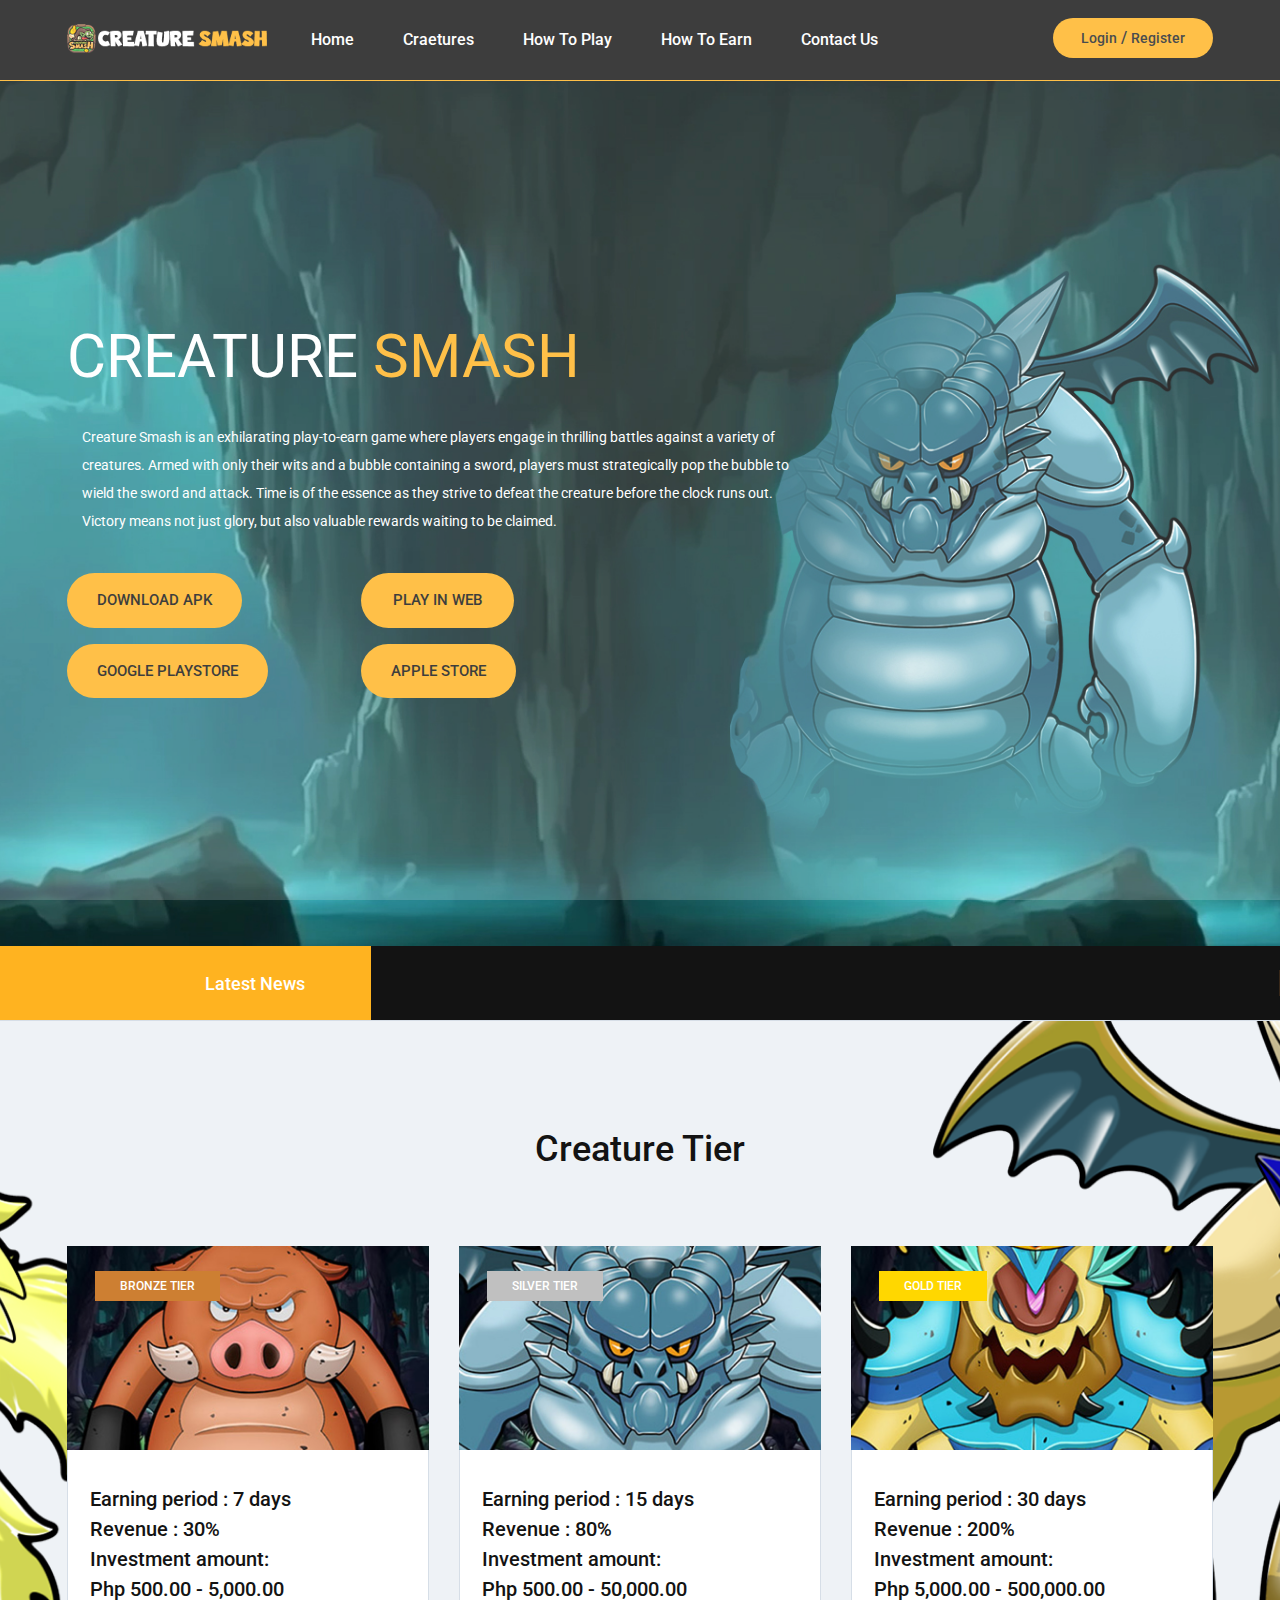
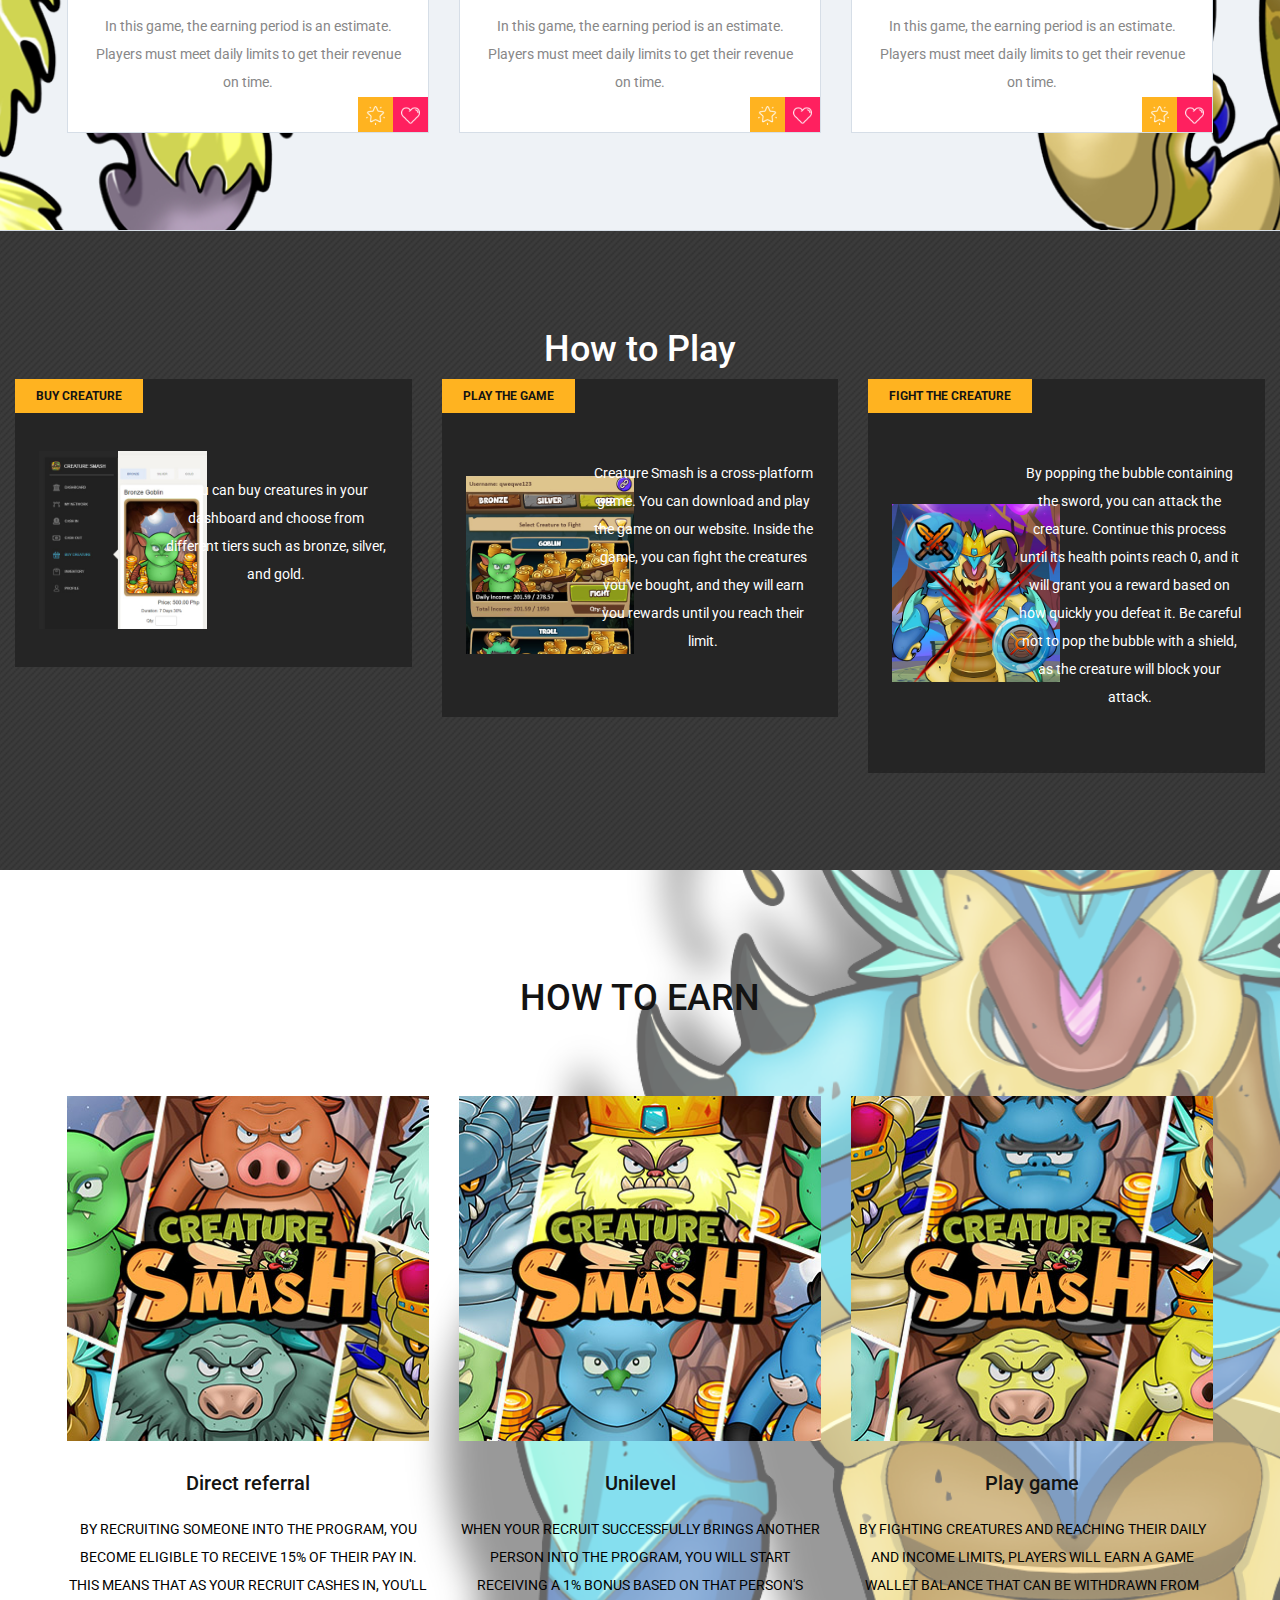
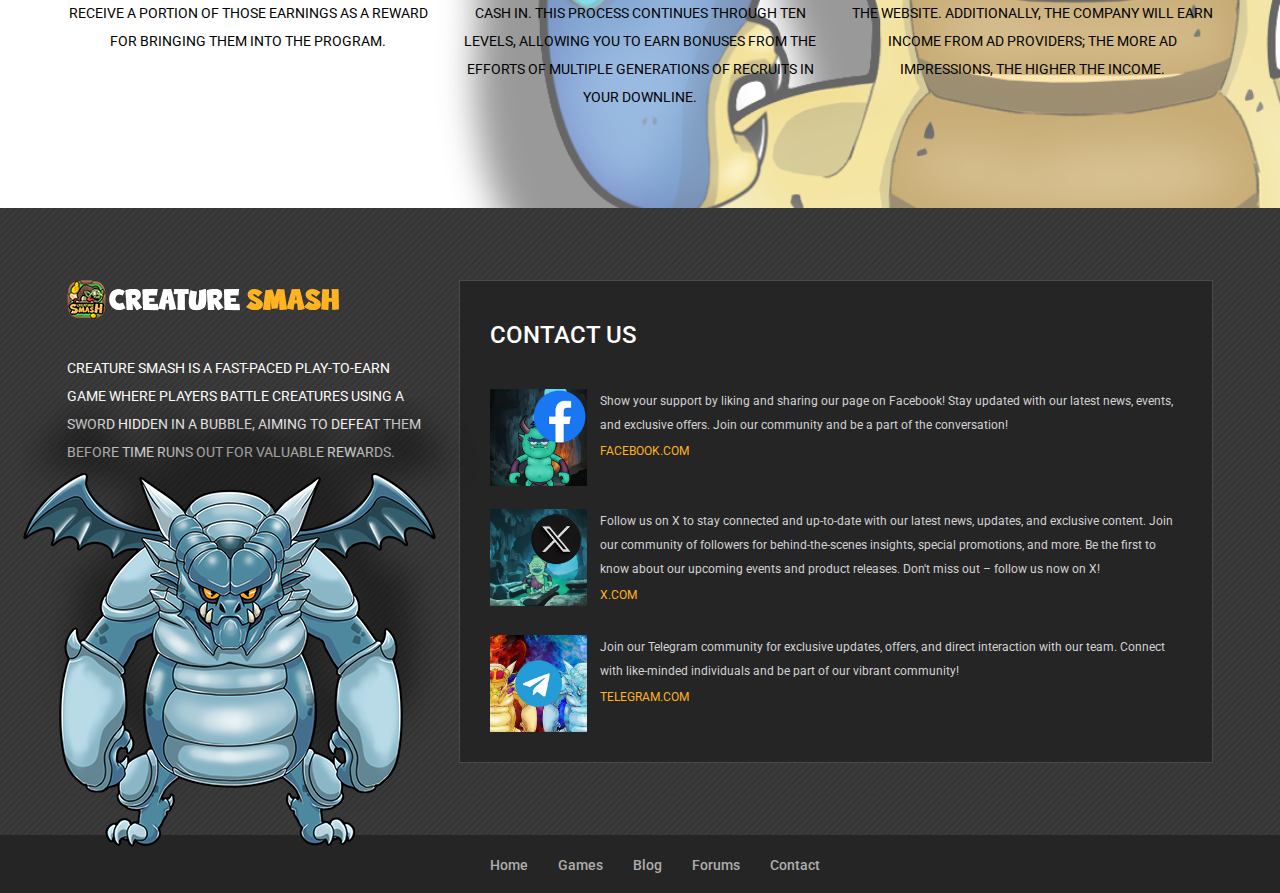
==== commit 98105095: "poshyposhposh" ====
--- a/index.html
+++ b/index.html
@@ -55,11 +55,11 @@
 			<!-- site menu -->
 			<nav class="main-menu">
 				<ul>
-					<li><a href="index.html">Home</a></li>
-					<li><a href="review.html">Games</a></li>
-					<li><a href="categories.html">Blog</a></li>
-					<li><a href="community.html">Forums</a></li>
-					<li><a href="contact.html">Contact</a></li>
+					<li><a href="#Home">Home</a></li>
+					<li><a href="#Creatures">Craetures</a></li>
+					<li><a href="#Howtoplay">How To Play</a></li>
+					<li><a href="#Howtoearn">How To Earn</a></li>
+					<li><a href="#Contactus">Contact Us</a></li>
 				</ul>
 			</nav>
 		</div>
@@ -68,7 +68,7 @@
 
 
 	<!-- Hero section -->
-	<section class="hero-section">
+	<section class="hero-section" id="Home">
 		<div class="hero-slider owl-carousel">
 			<div class="hs-item set-bg" data-setbg="img/slider-2.jpg">
 				<div class="hs-text">
@@ -188,6 +188,7 @@
 	<section 
 	class="recent-game-section spad set-bg" 
 	data-setbg="img/recent-game-bg.png"
+	id="Creatures"
 	>
 		<div class="container">
 			<div class="section-title">
@@ -262,7 +263,7 @@
 
 
 	<!-- Tournaments section -->
-	<section class="tournaments-section spad">
+	<section class="tournaments-section spad" id="Howtoplay">
 		<div class="container-fluid">
 			<div class="text-center mb-2 text-white	"><h2>How to Play</h2></div>
 			<div class="row">
@@ -341,7 +342,7 @@
 
 
 	<!-- Review section -->
-	<section class="review-section spad set-bg" data-setbg="img/review-bg1.png">
+	<section class="review-section spad set-bg" data-setbg="img/review-bg1.png" id="Howtoearn">
 		<div class="container">
 			<div class="section-title">
 				<!-- <div class="cata new">new</div> -->
@@ -403,7 +404,7 @@
 
 
 	<!-- Footer top section -->
-	<section class="footer-top-section">
+	<section class="footer-top-section" id="Contactus">
 		<div class="container">
 			<div class="footer-top-bg">
 				<img src="img/footer-top-bg.png" alt="">
--- a/css/style.css
+++ b/css/style.css
@@ -15,6 +15,7 @@
 	font-family: 'Roboto', sans-serif;
 	-webkit-font-smoothing: antialiased;
 	font-smoothing: antialiased;
+	scroll-behavior: smooth;
 }
 
 h1,
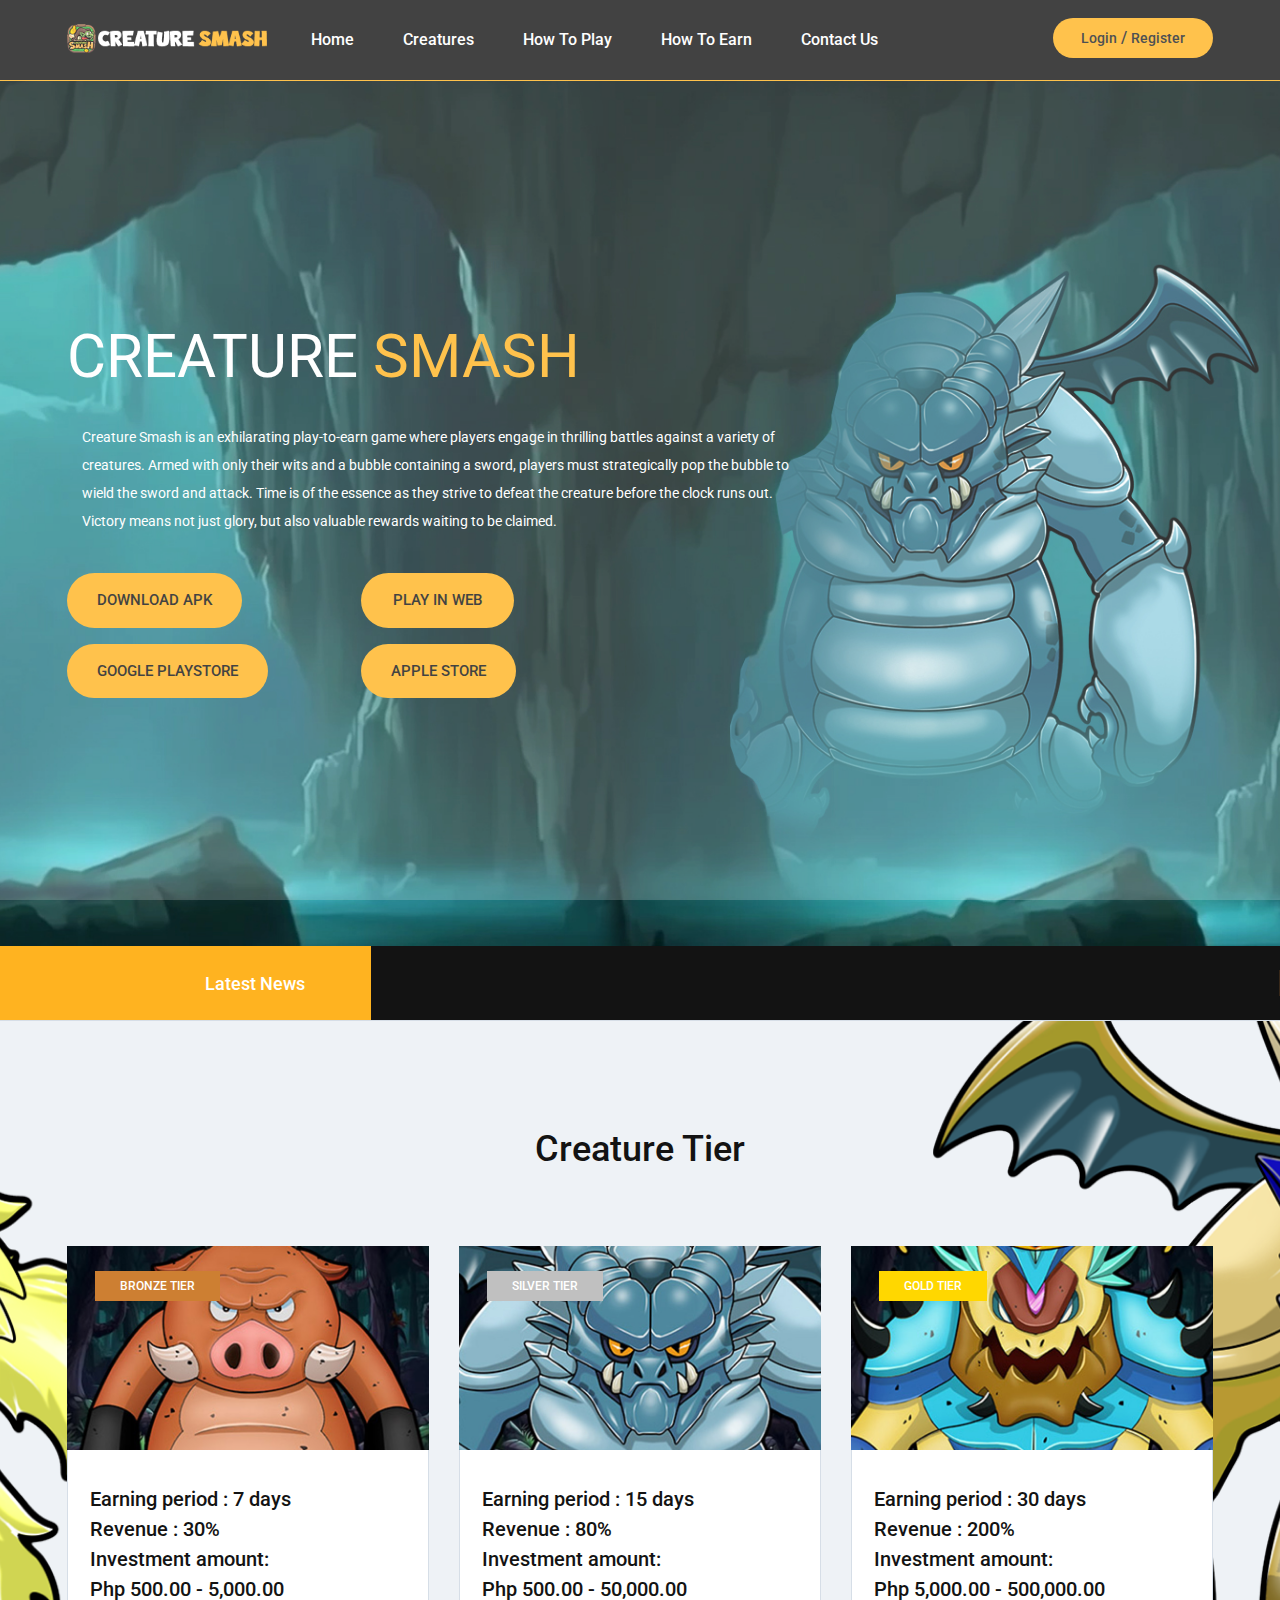
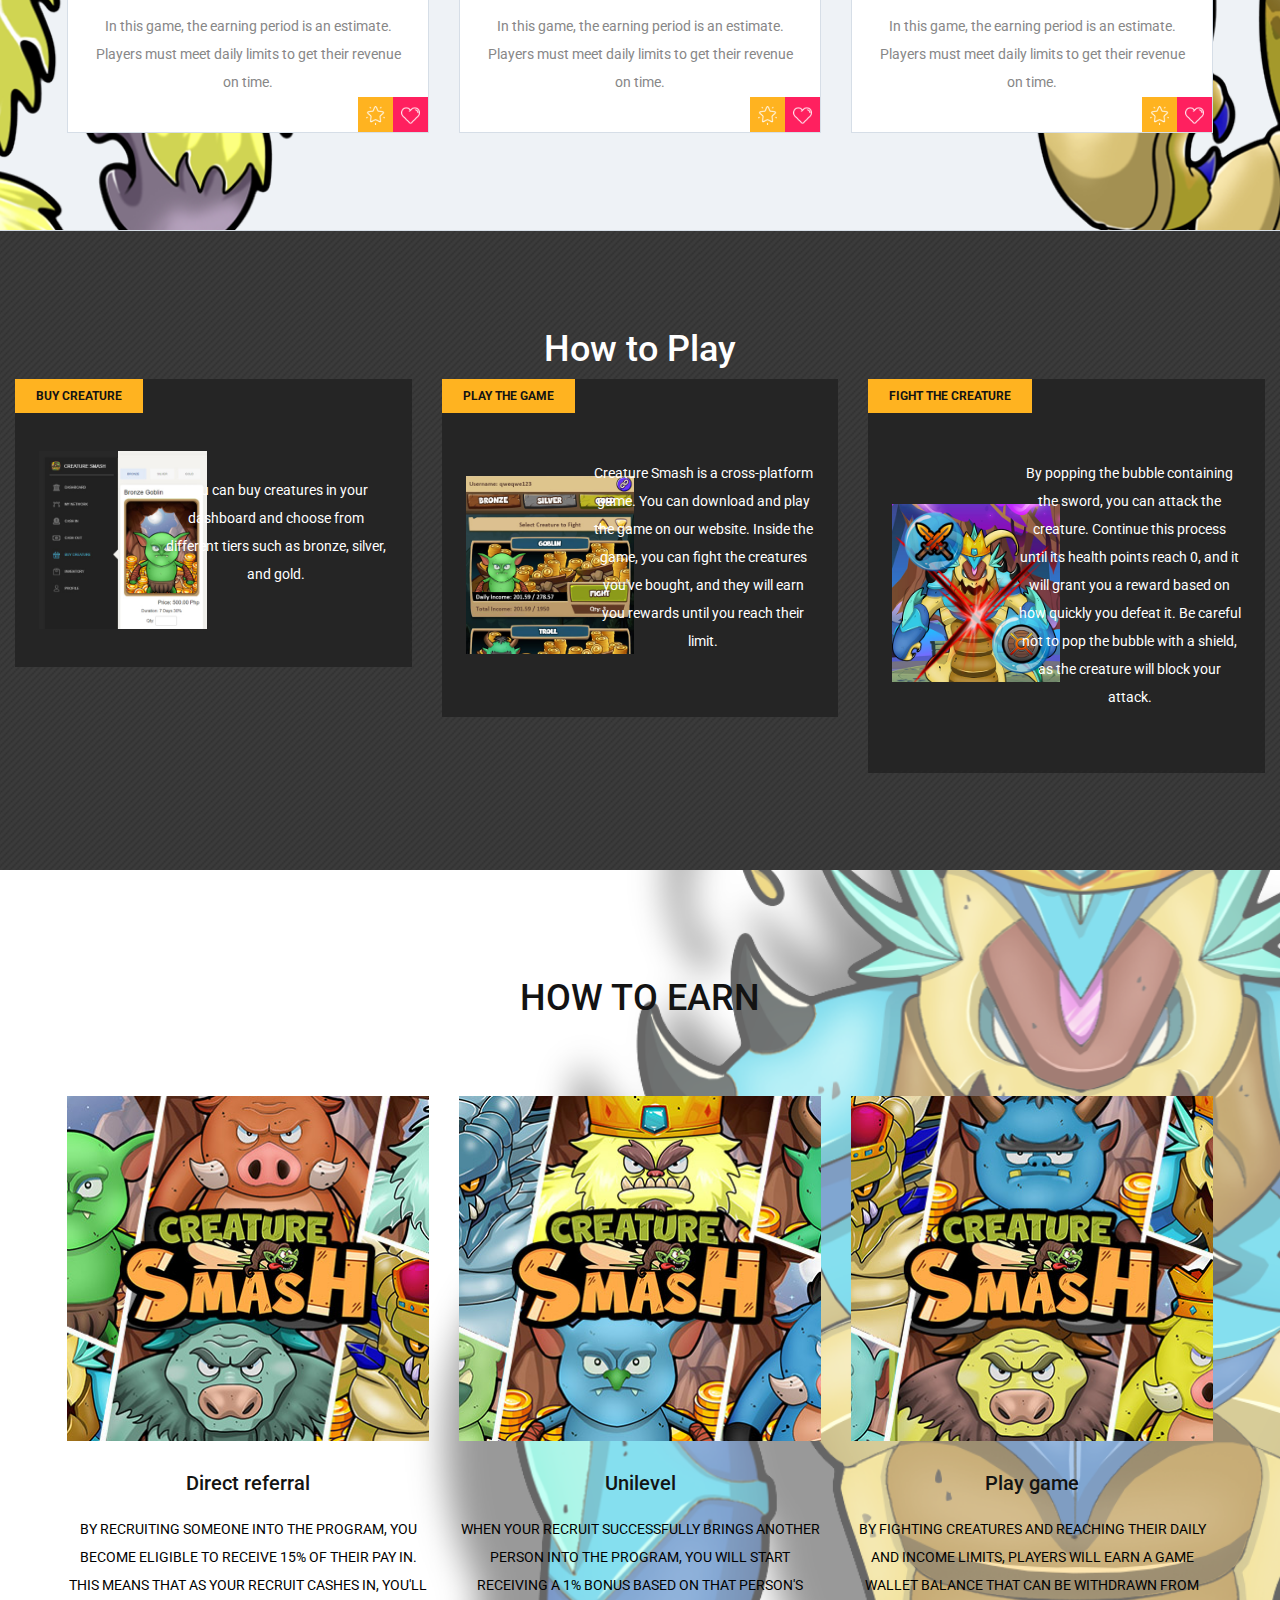
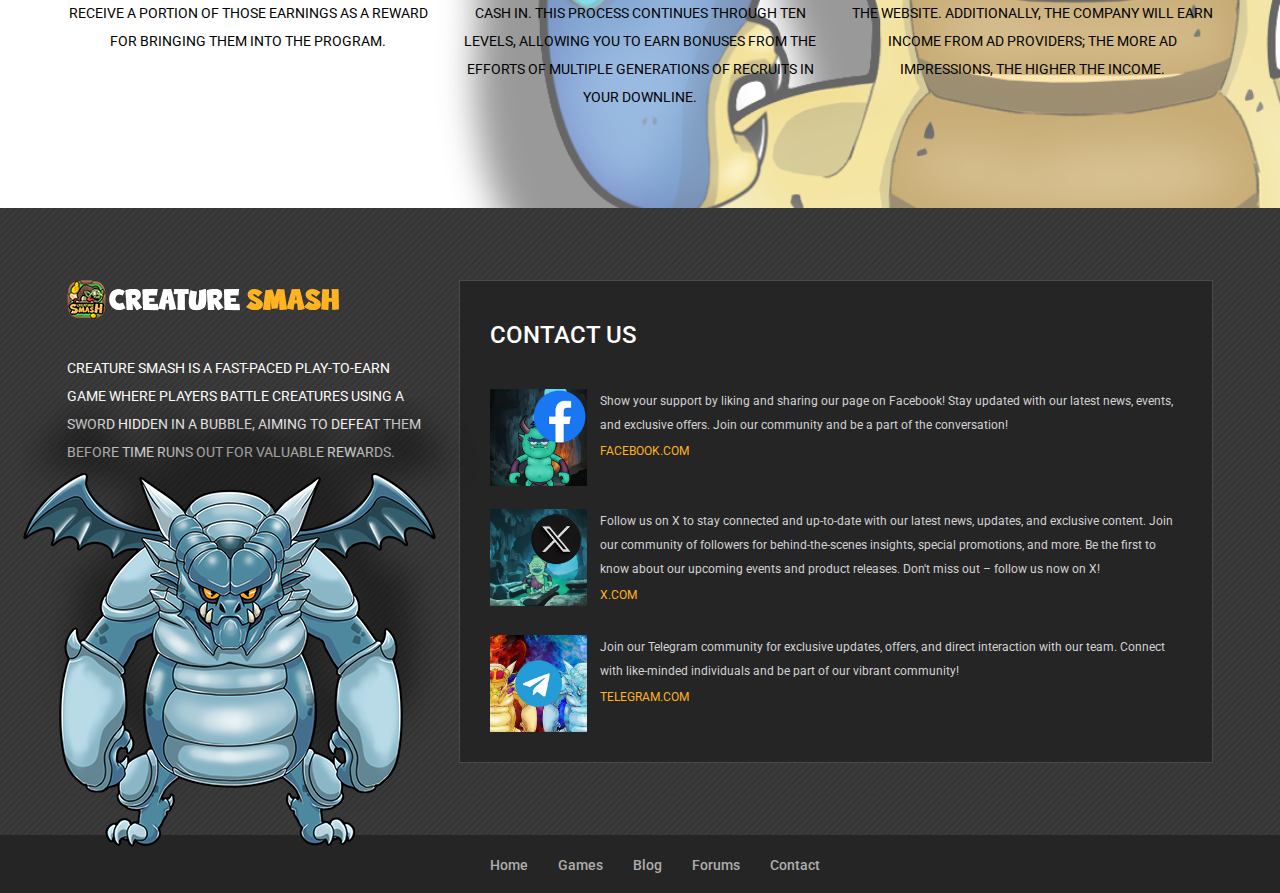
==== commit 185ce635: "wadads" ====
--- a/index.html
+++ b/index.html
@@ -56,7 +56,7 @@
 			<nav class="main-menu">
 				<ul>
 					<li><a href="#Home">Home</a></li>
-					<li><a href="#Creatures">Craetures</a></li>
+					<li><a href="#Creatures">Creatures</a></li>
 					<li><a href="#Howtoplay">How To Play</a></li>
 					<li><a href="#Howtoearn">How To Earn</a></li>
 					<li><a href="#Contactus">Contact Us</a></li>
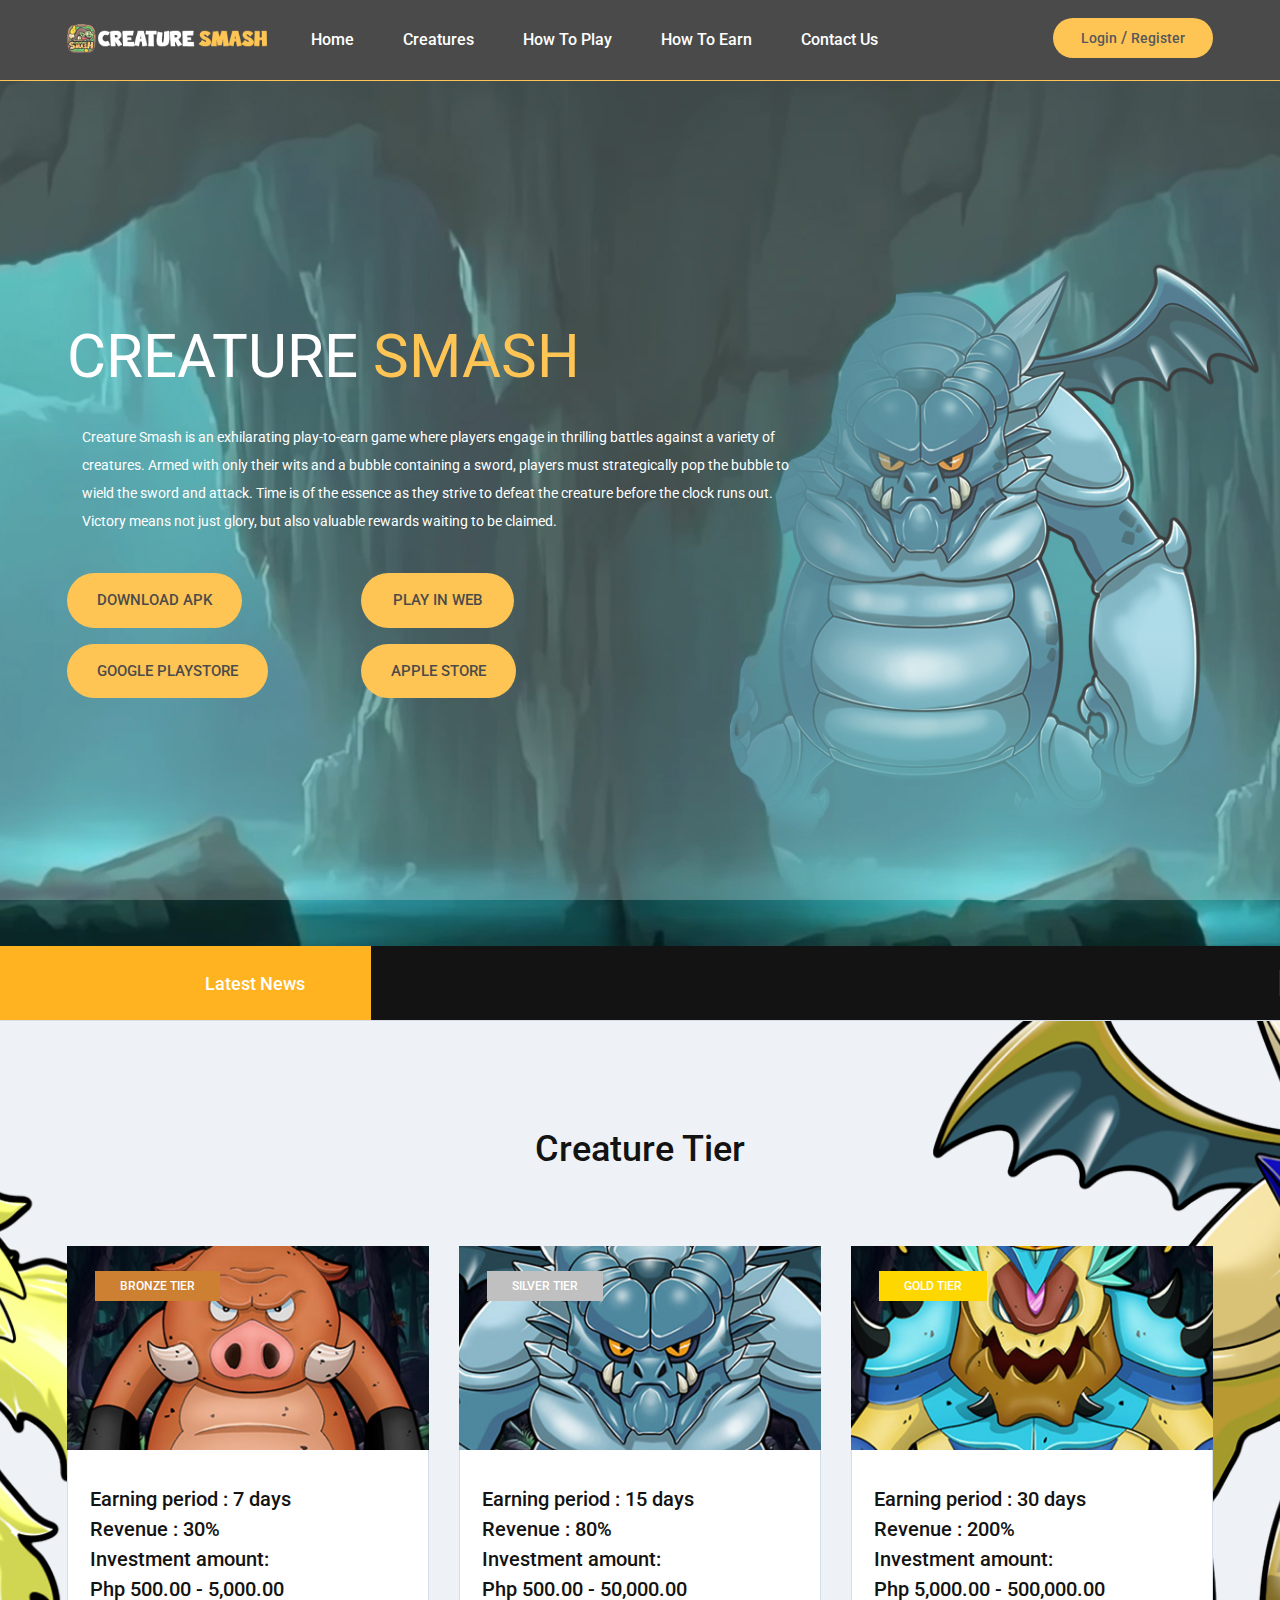
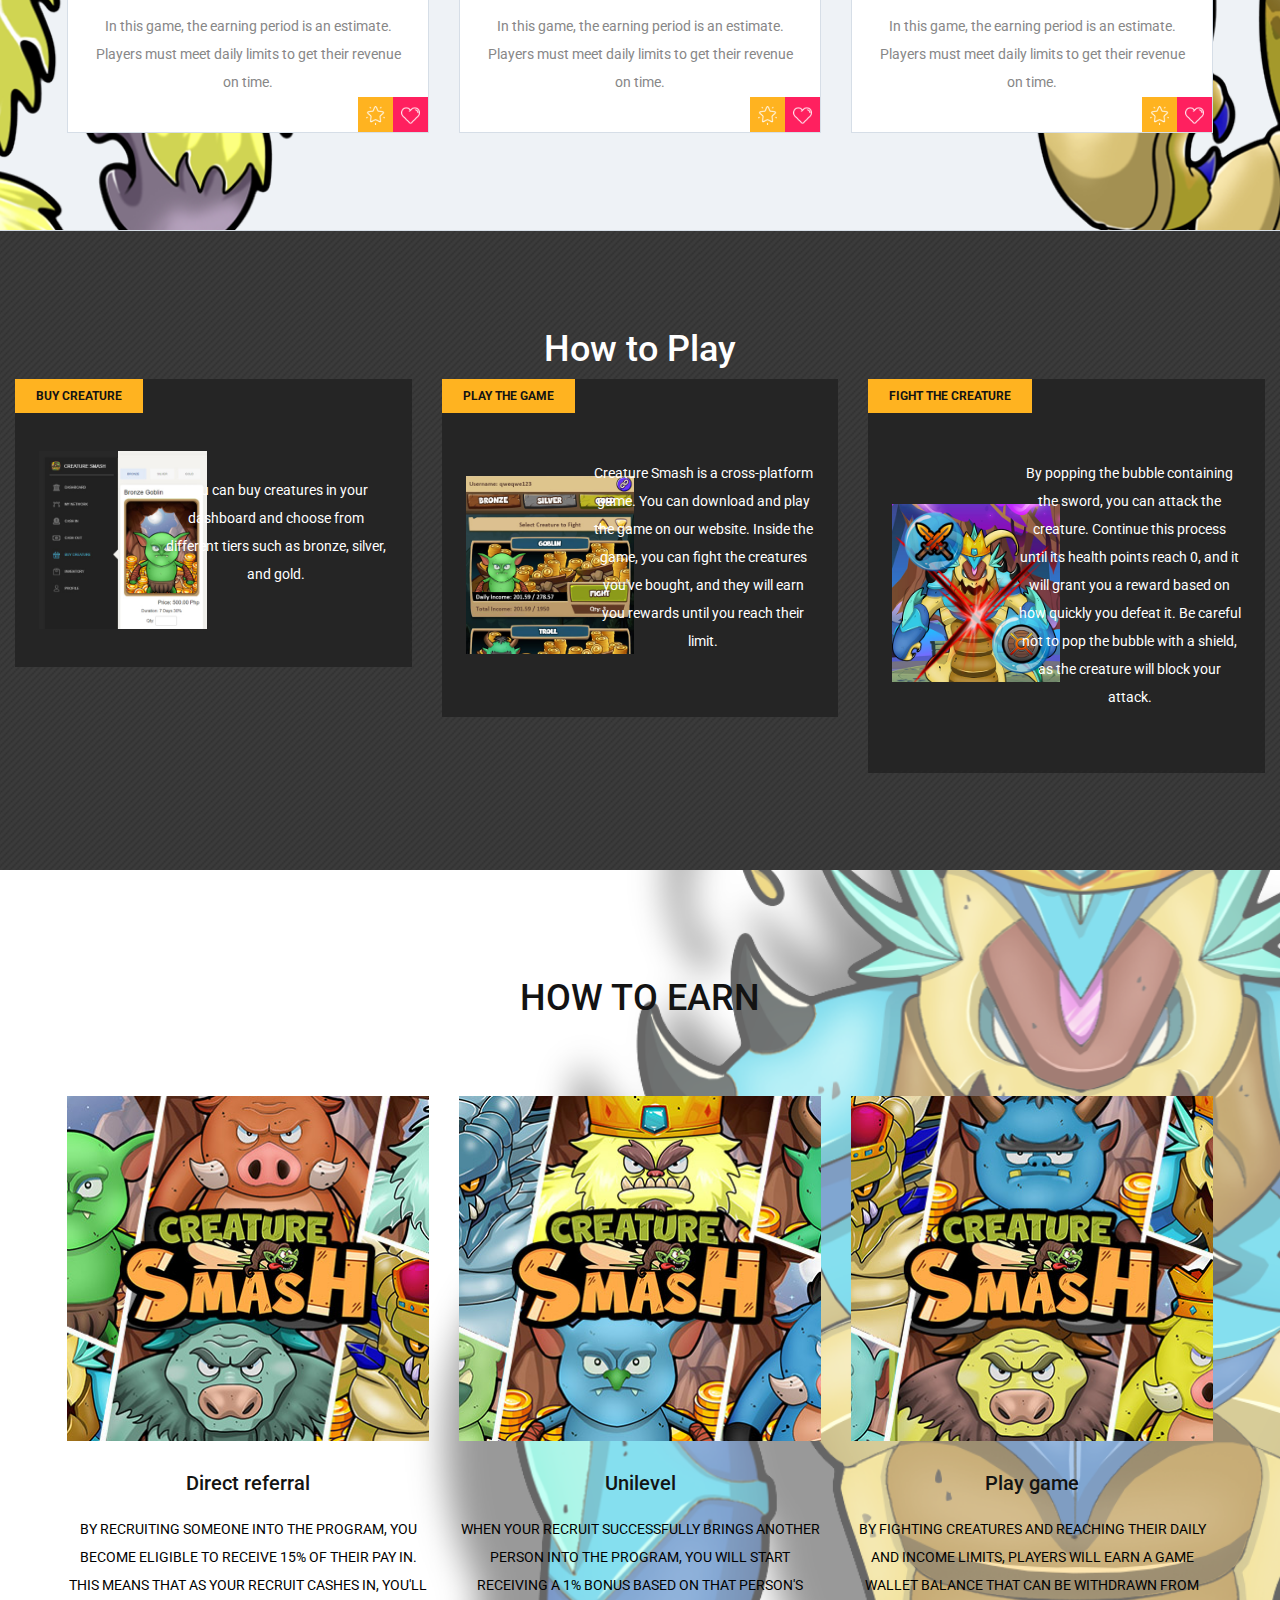
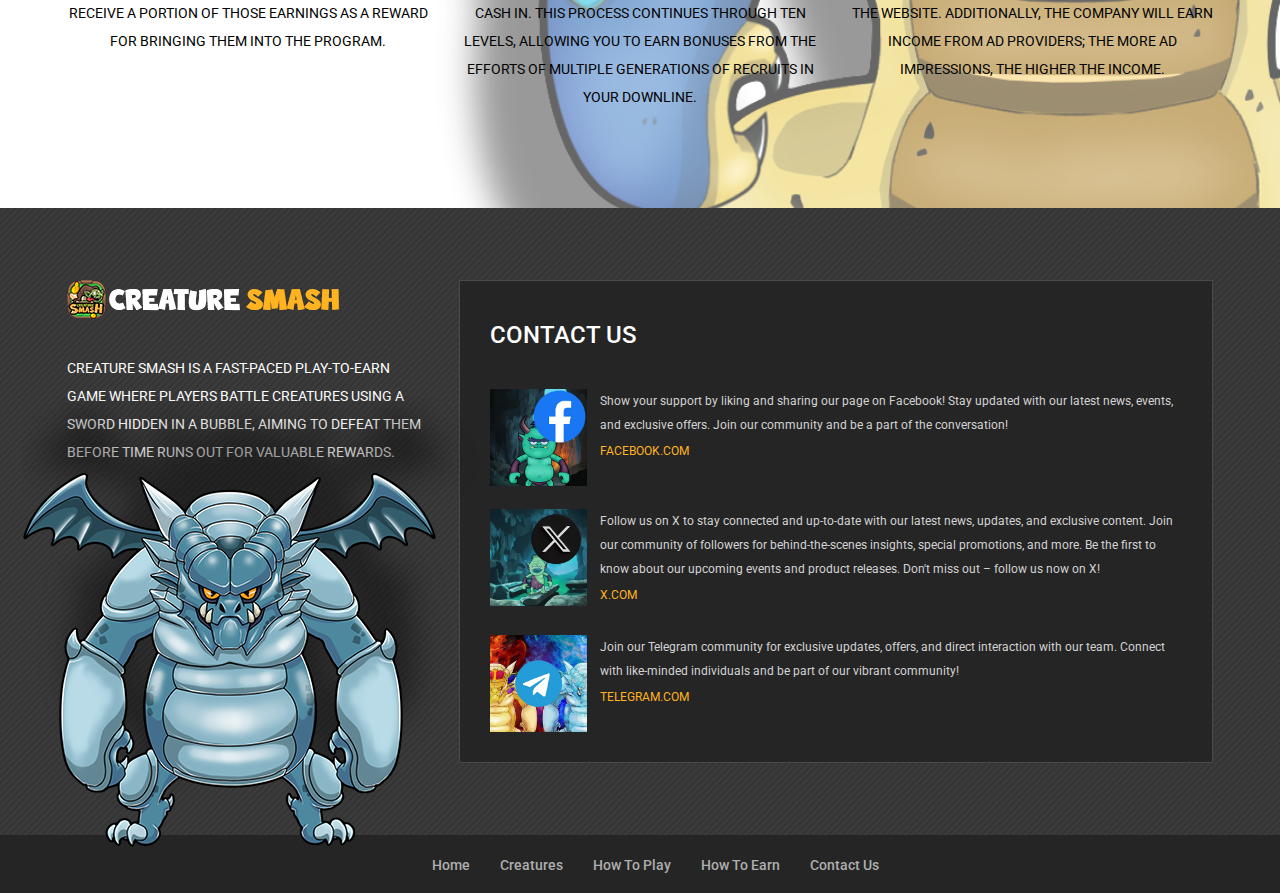
==== commit 707eb9e3: "asdasd" ====
--- a/index.html
+++ b/index.html
@@ -501,11 +501,11 @@
 	<footer class="footer-section">
 		<div class="container">
 			<ul class="footer-menu">
-				<li><a href="index.html">Home</a></li>
-				<li><a href="review.html">Games</a></li>
-				<li><a href="categories.html">Blog</a></li>
-				<li><a href="community.html">Forums</a></li>
-				<li><a href="contact.html">Contact</a></li>
+				<li><a href="#Home">Home</a></li>
+				<li><a href="#Creatures">Creatures</a></li>
+				<li><a href="#Howtoplay">How To Play</a></li>
+				<li><a href="#Howtoearn">How To Earn</a></li>
+				<li><a href="#Contactus">Contact Us</a></li>
 			</ul>
 			<!-- <p class="copyright"> -->
 			<!-- Link back to Colorlib can't be removed. Template is licensed under CC BY 3.0. -->
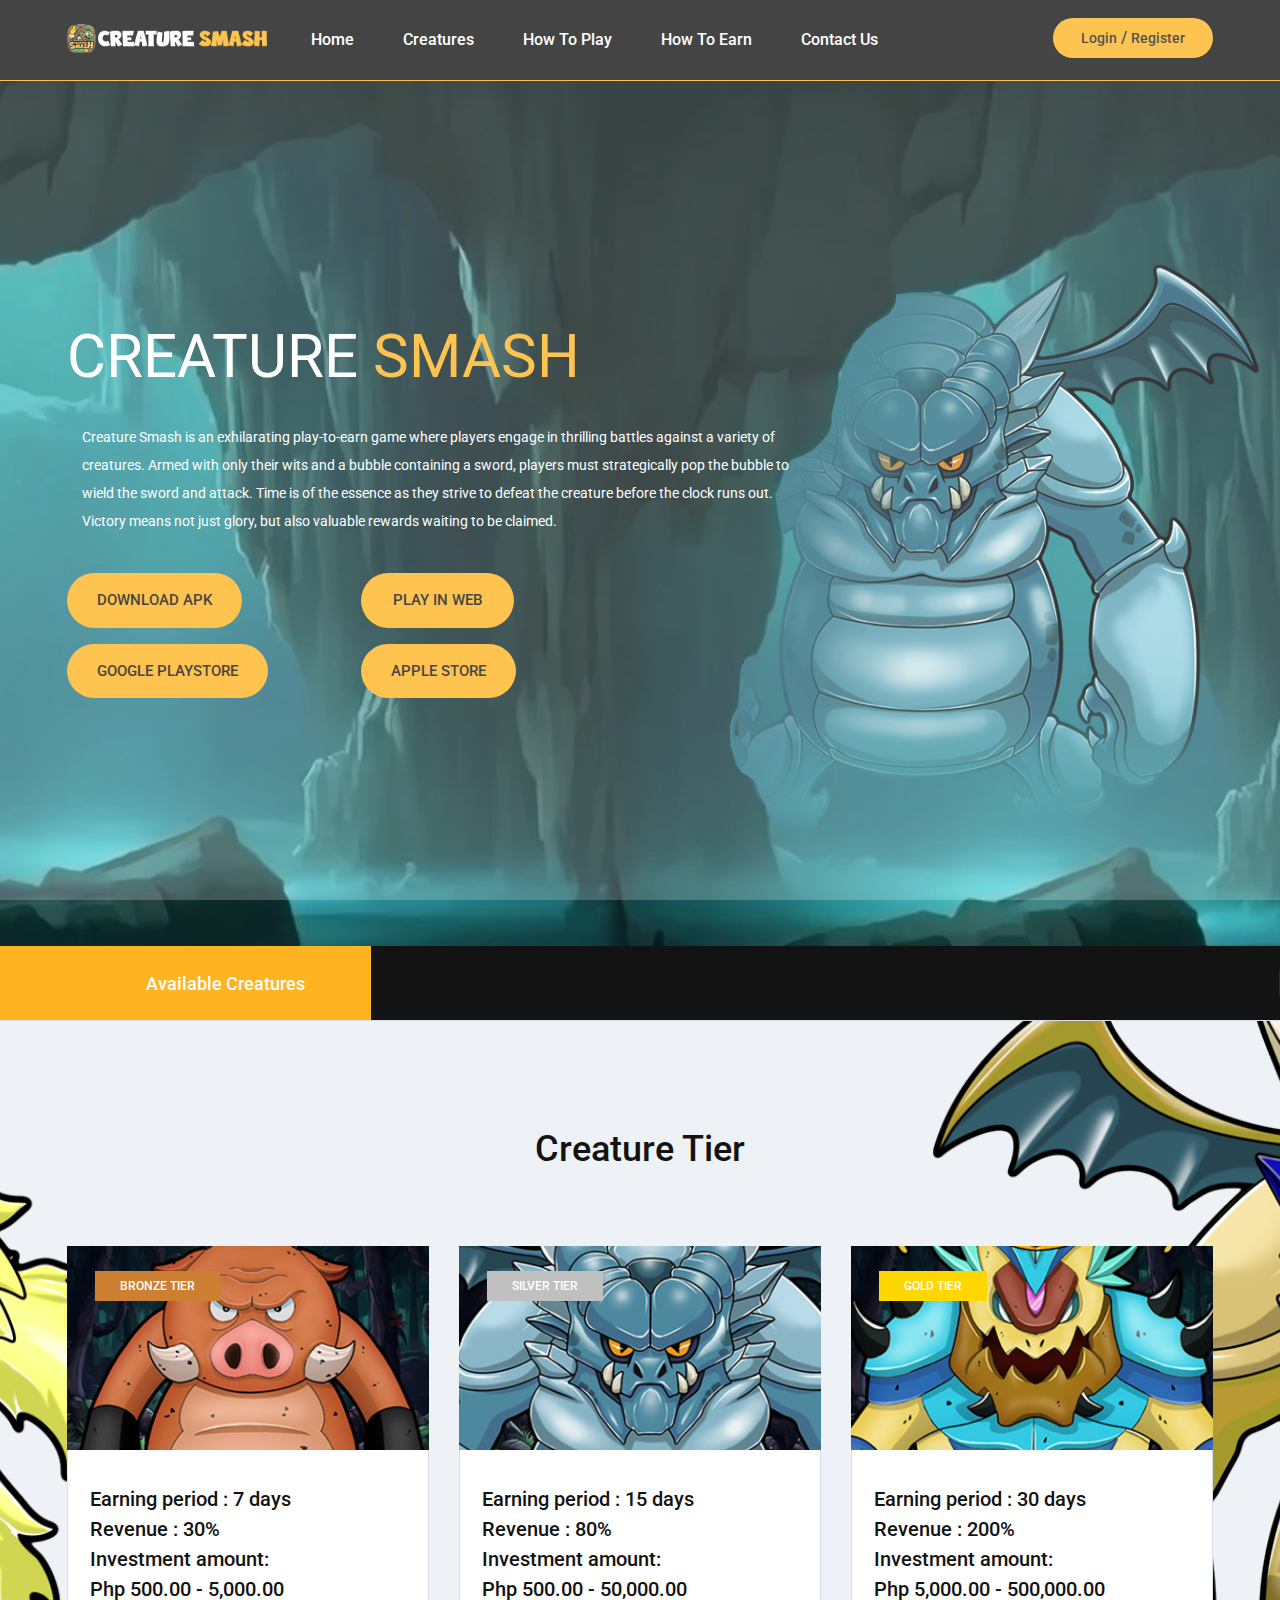
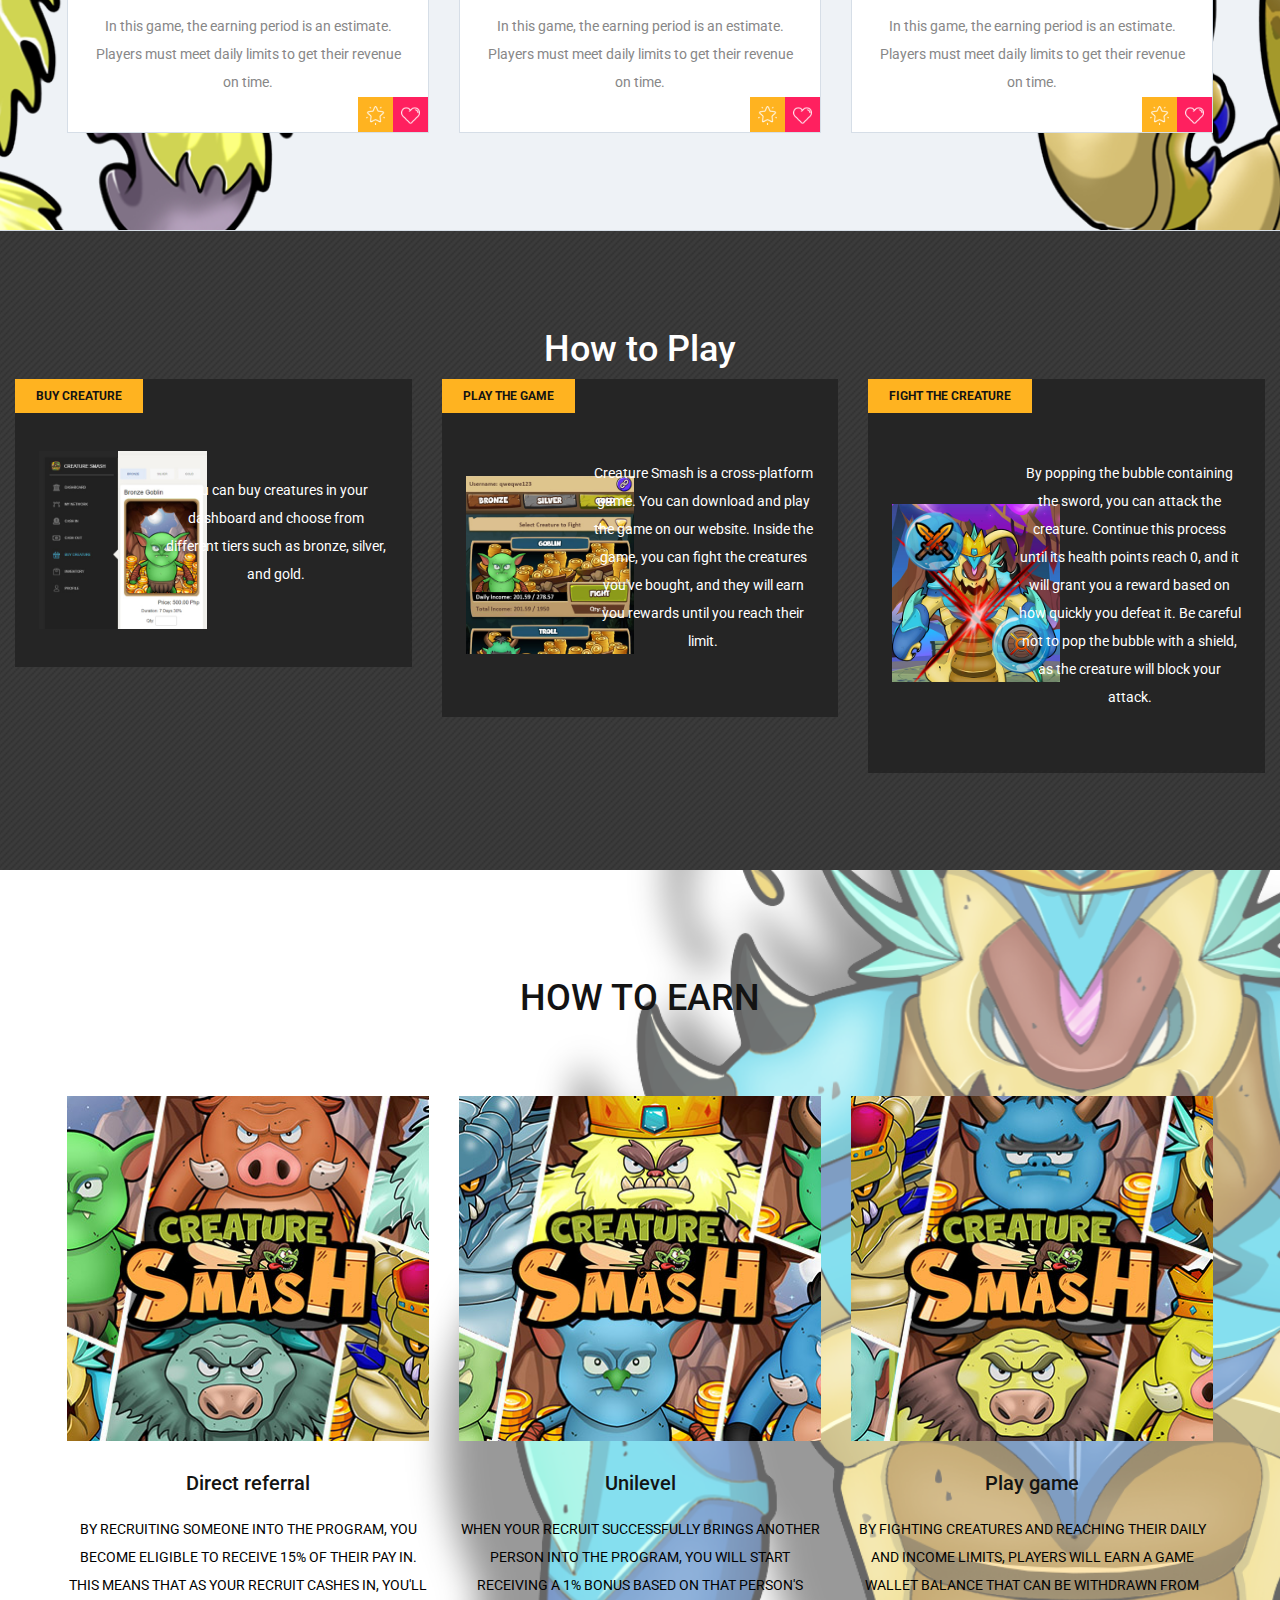
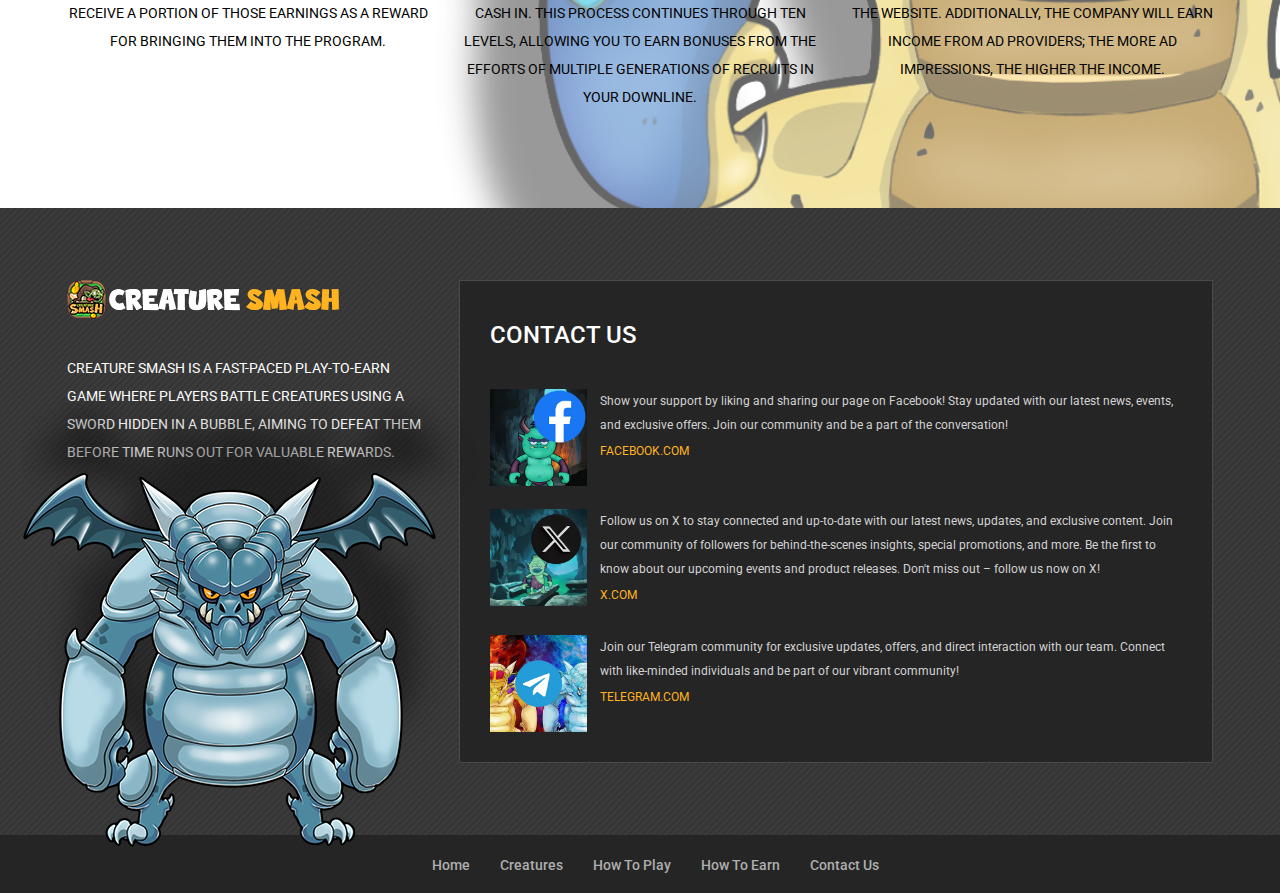
==== commit 0dc7ff6b: "aasadasd" ====
--- a/index.html
+++ b/index.html
@@ -122,7 +122,7 @@
 
 	<!-- Latest news section -->
 	<div class="latest-news-section">
-		<div class="ln-title">Latest News</div>
+		<div class="ln-title">Available Creatures</div>
 		<div class="news-ticker">
 			<div class="news-ticker-contant">
 				<div class="nt-item"><span class="new">Bronze</span>Goblin, Troll, Ogre, Orc.</div>
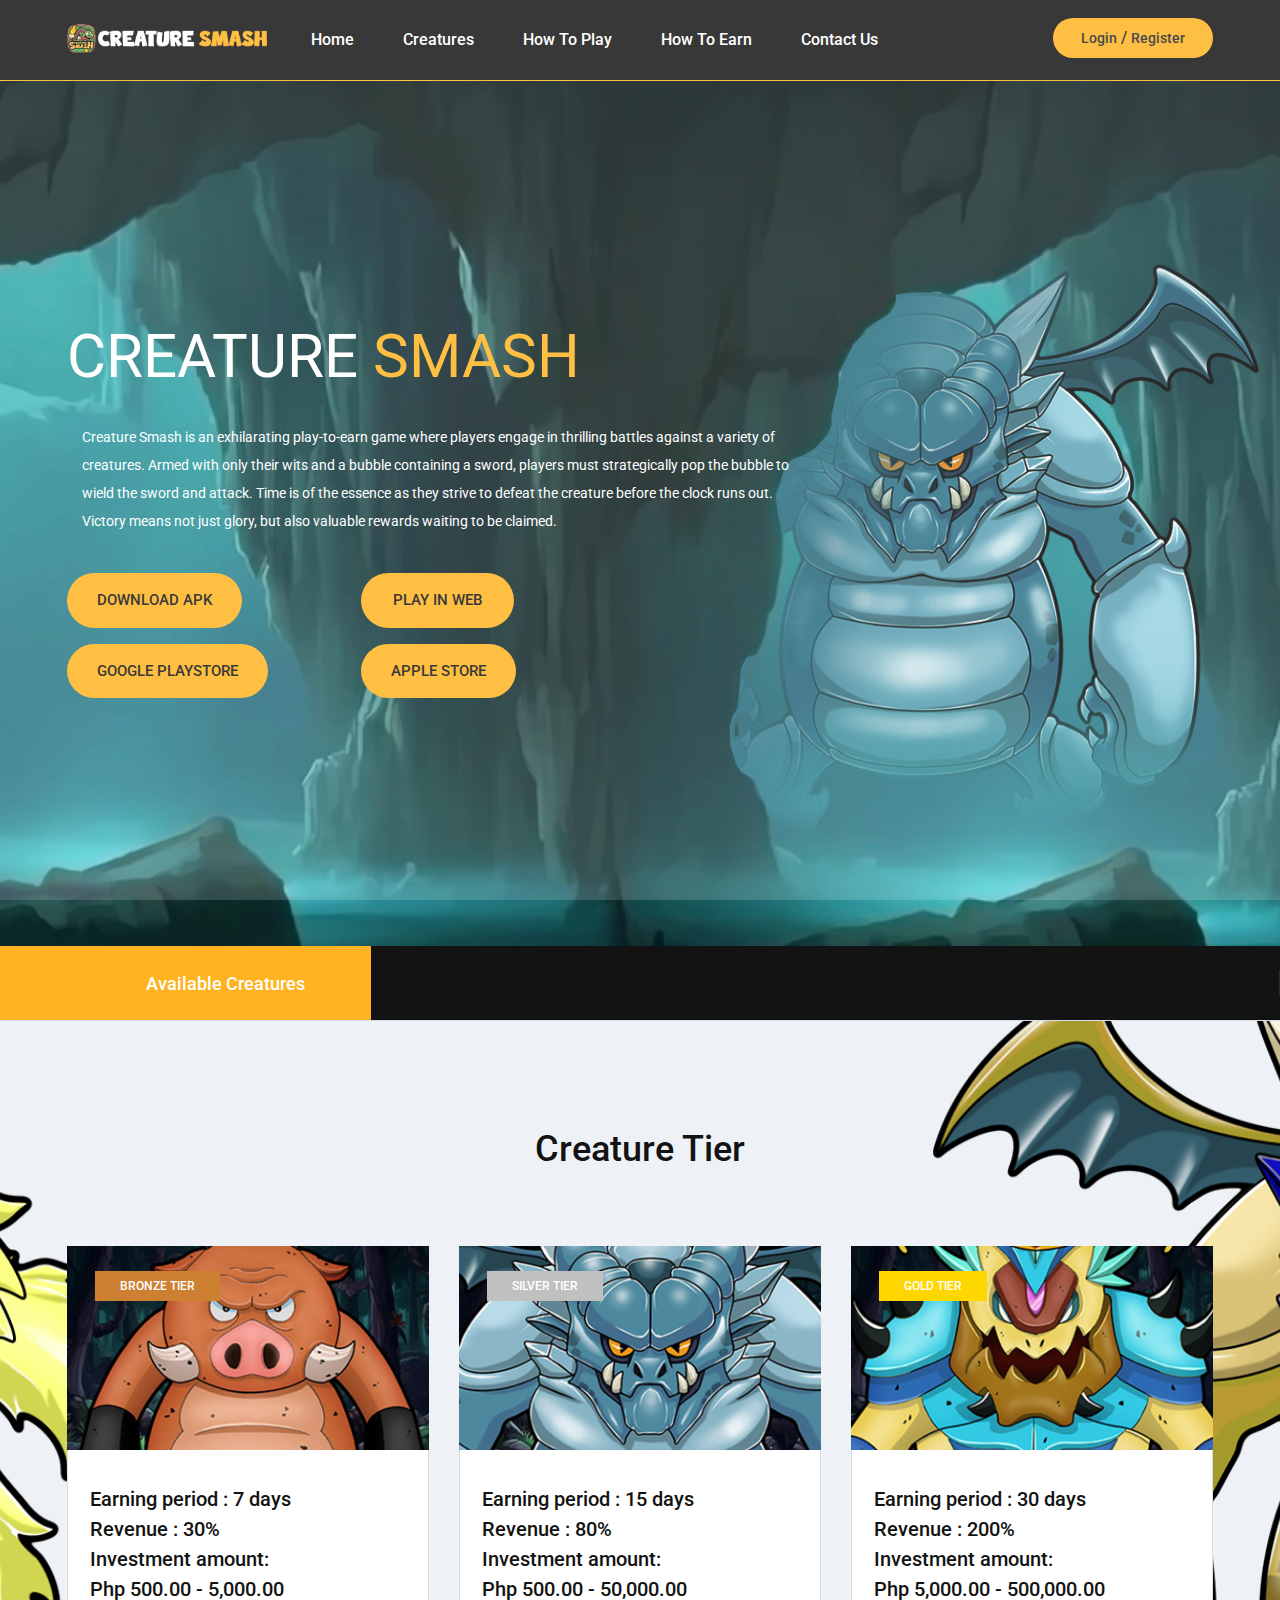
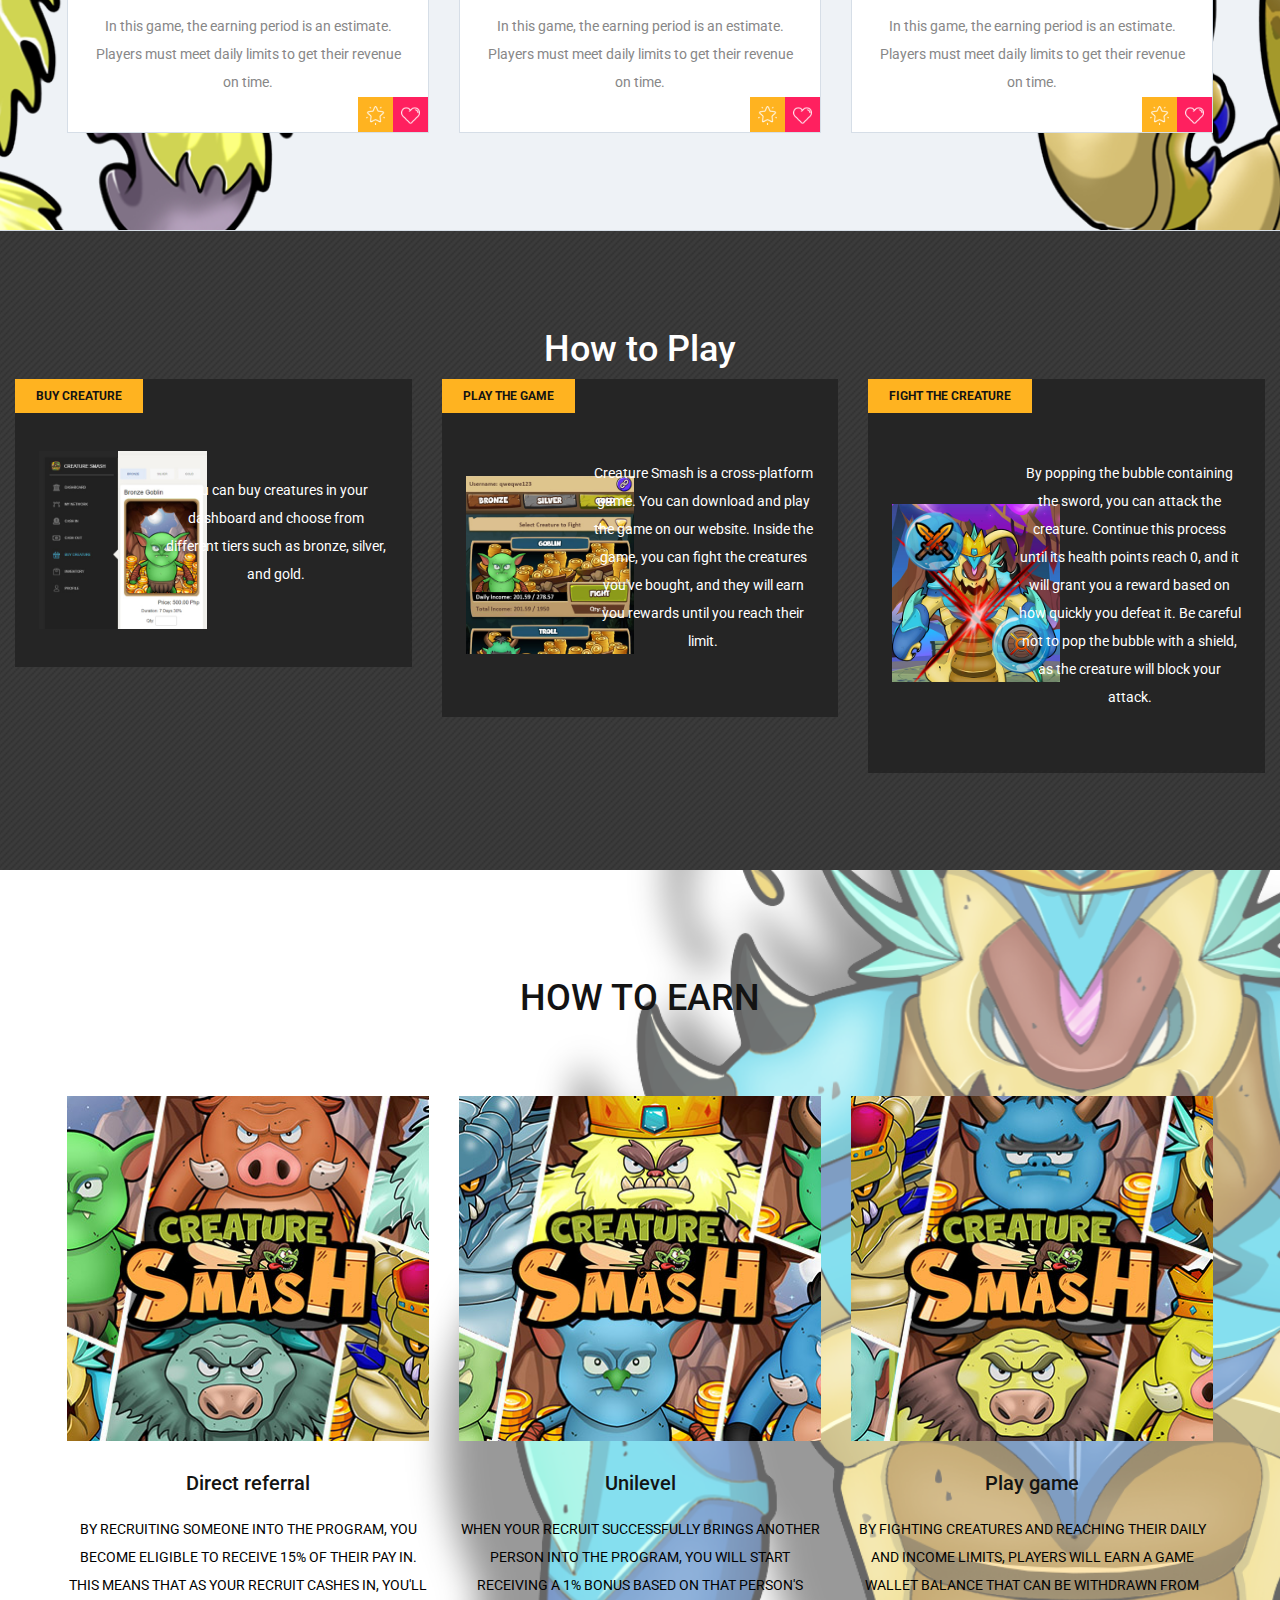
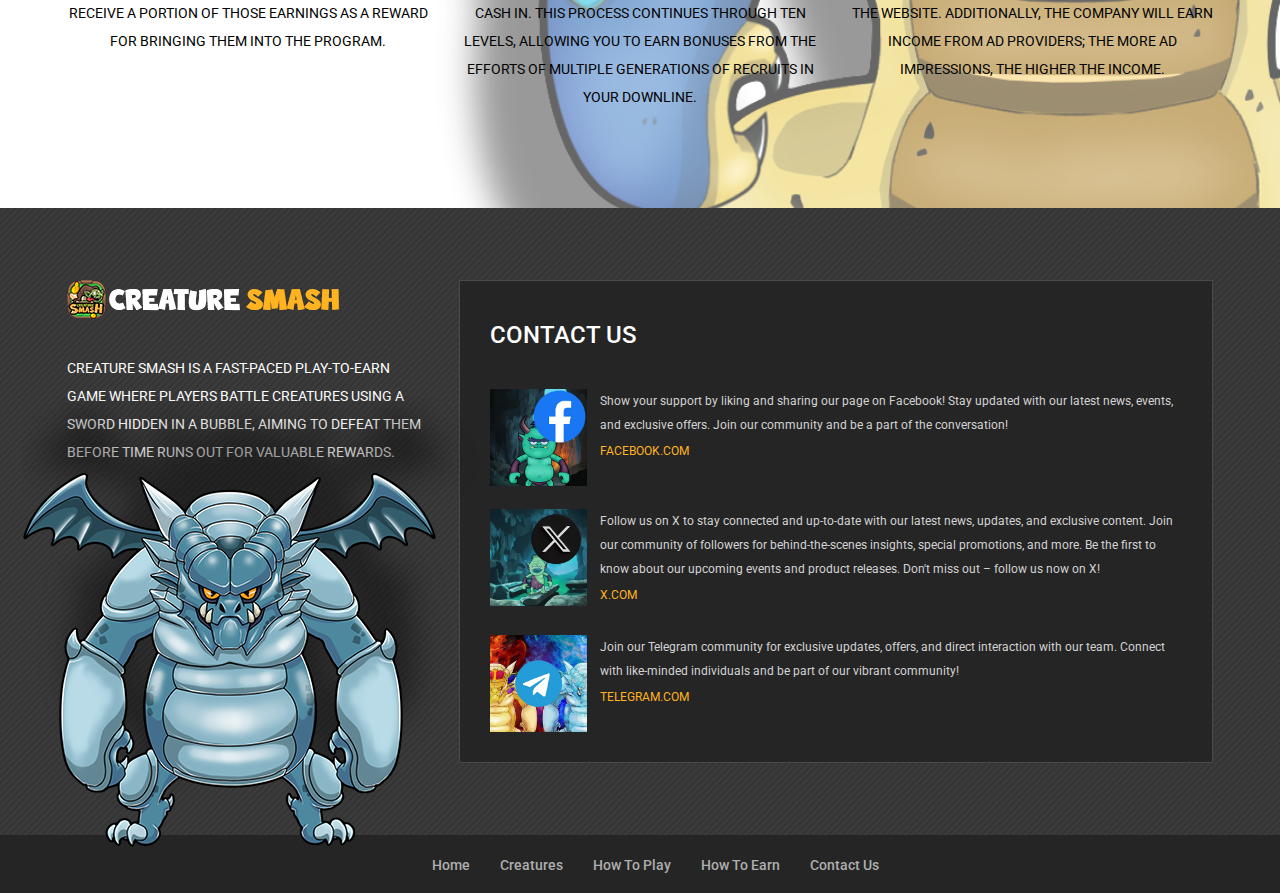
==== commit e1b30f12: "posh" ====
--- a/index.html
+++ b/index.html
@@ -87,10 +87,10 @@
 						<div class="">
 							<div class="row">
 								<div class="col-lg-3 py-2">
-									<a href="#" class="site-btn">DOWNLOAD APK</a>
+									<a href="https://drive.usercontent.google.com/download?id=1z67TD6mDfB3wwbqxAZsiX5URj_x58U1K&export=download&authuser=0" class="site-btn">DOWNLOAD APK</a>
 								</div>
 								<div class="col-lg-3  py-2">
-									<a href="#" class="site-btn">PLAY IN WEB</a>
+									<a href="https://starlit-brigadeiros-1594b7.netlify.app/" class="site-btn">PLAY IN WEB</a>
 								</div>
 							</div>
 							<div class="row">
